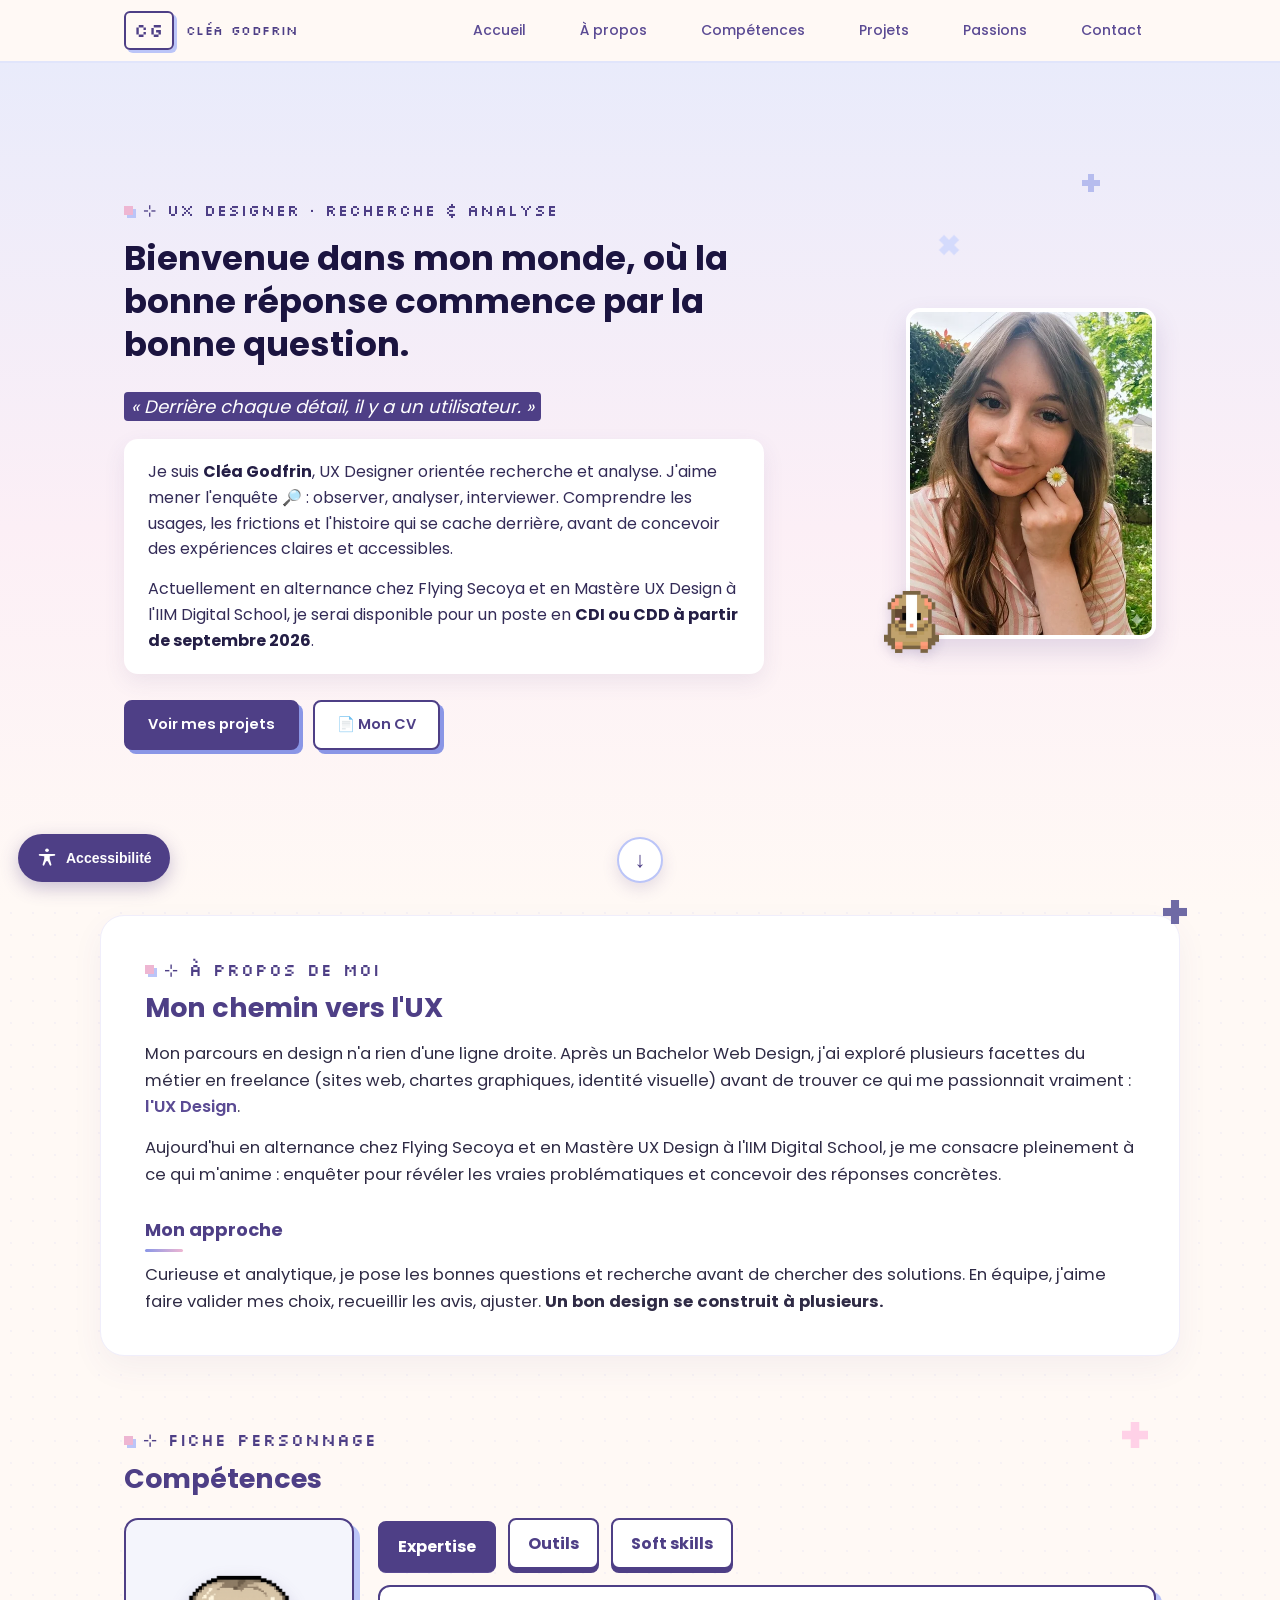
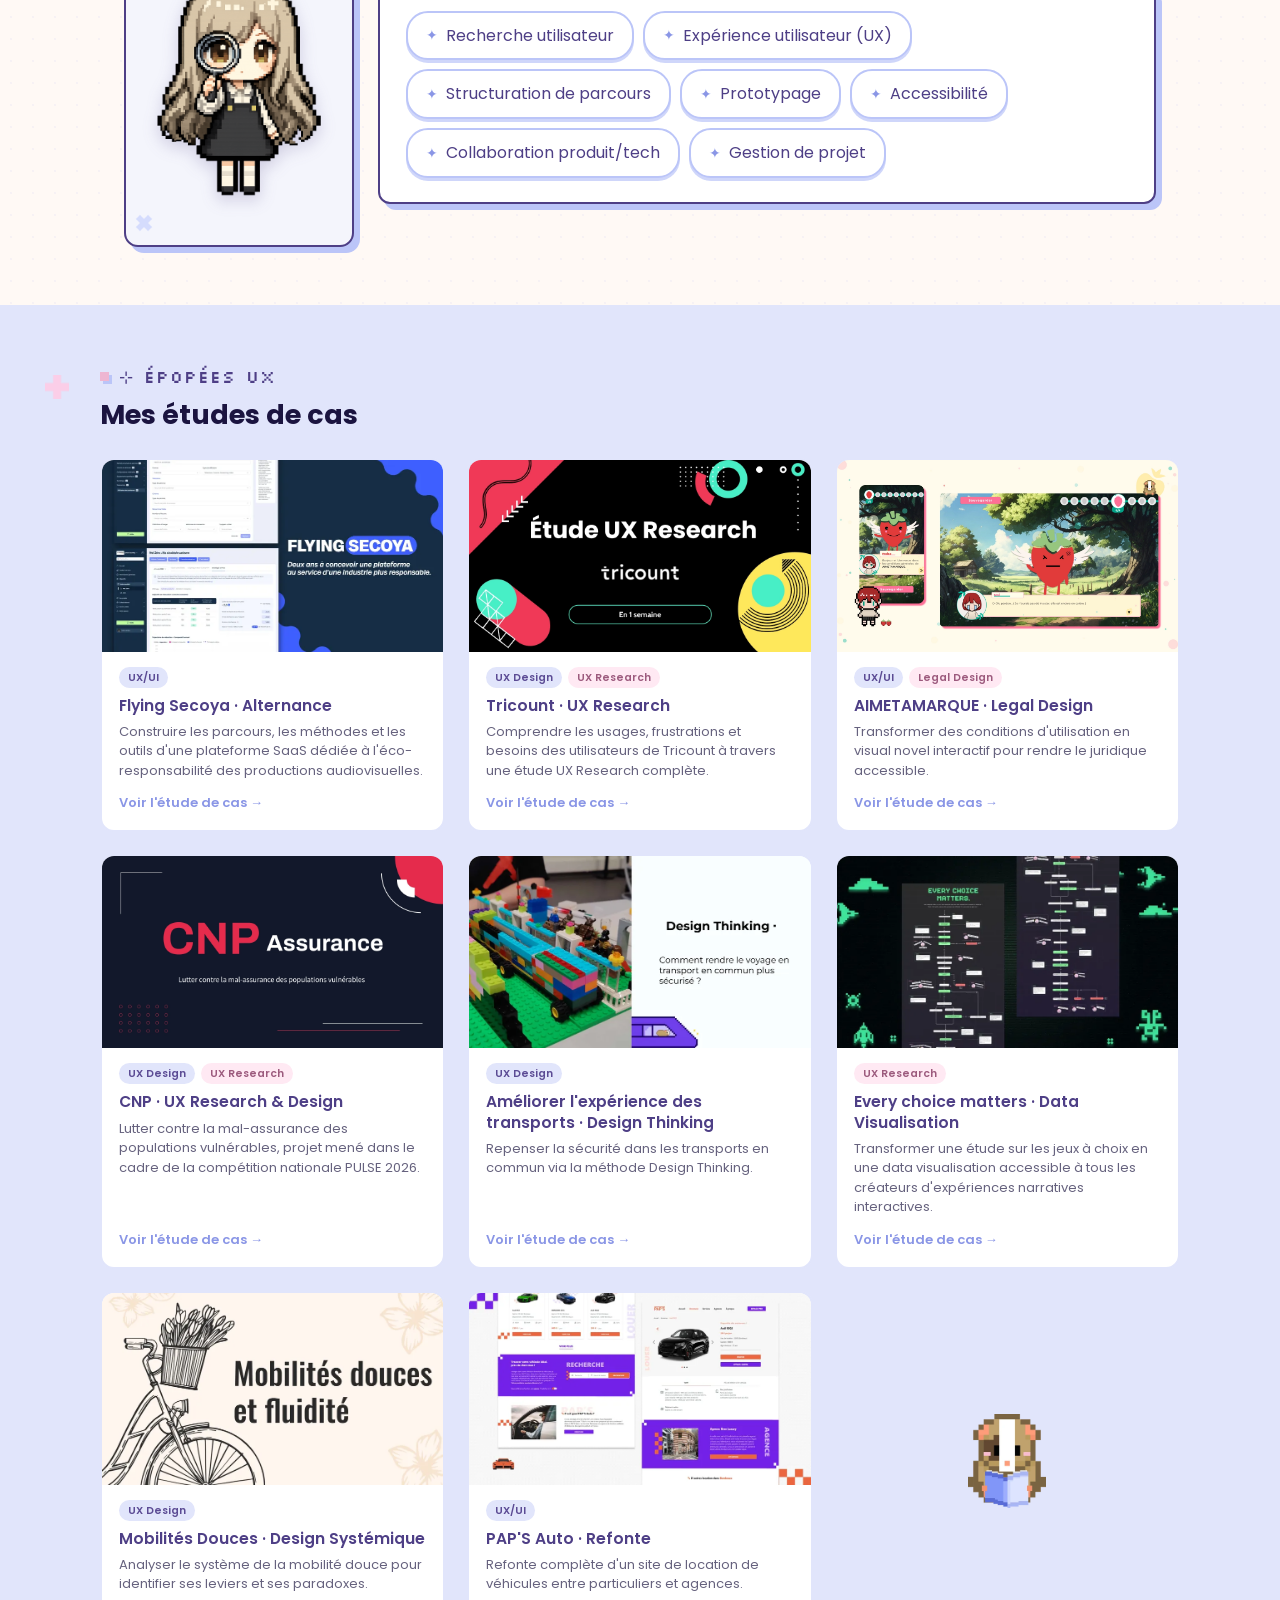
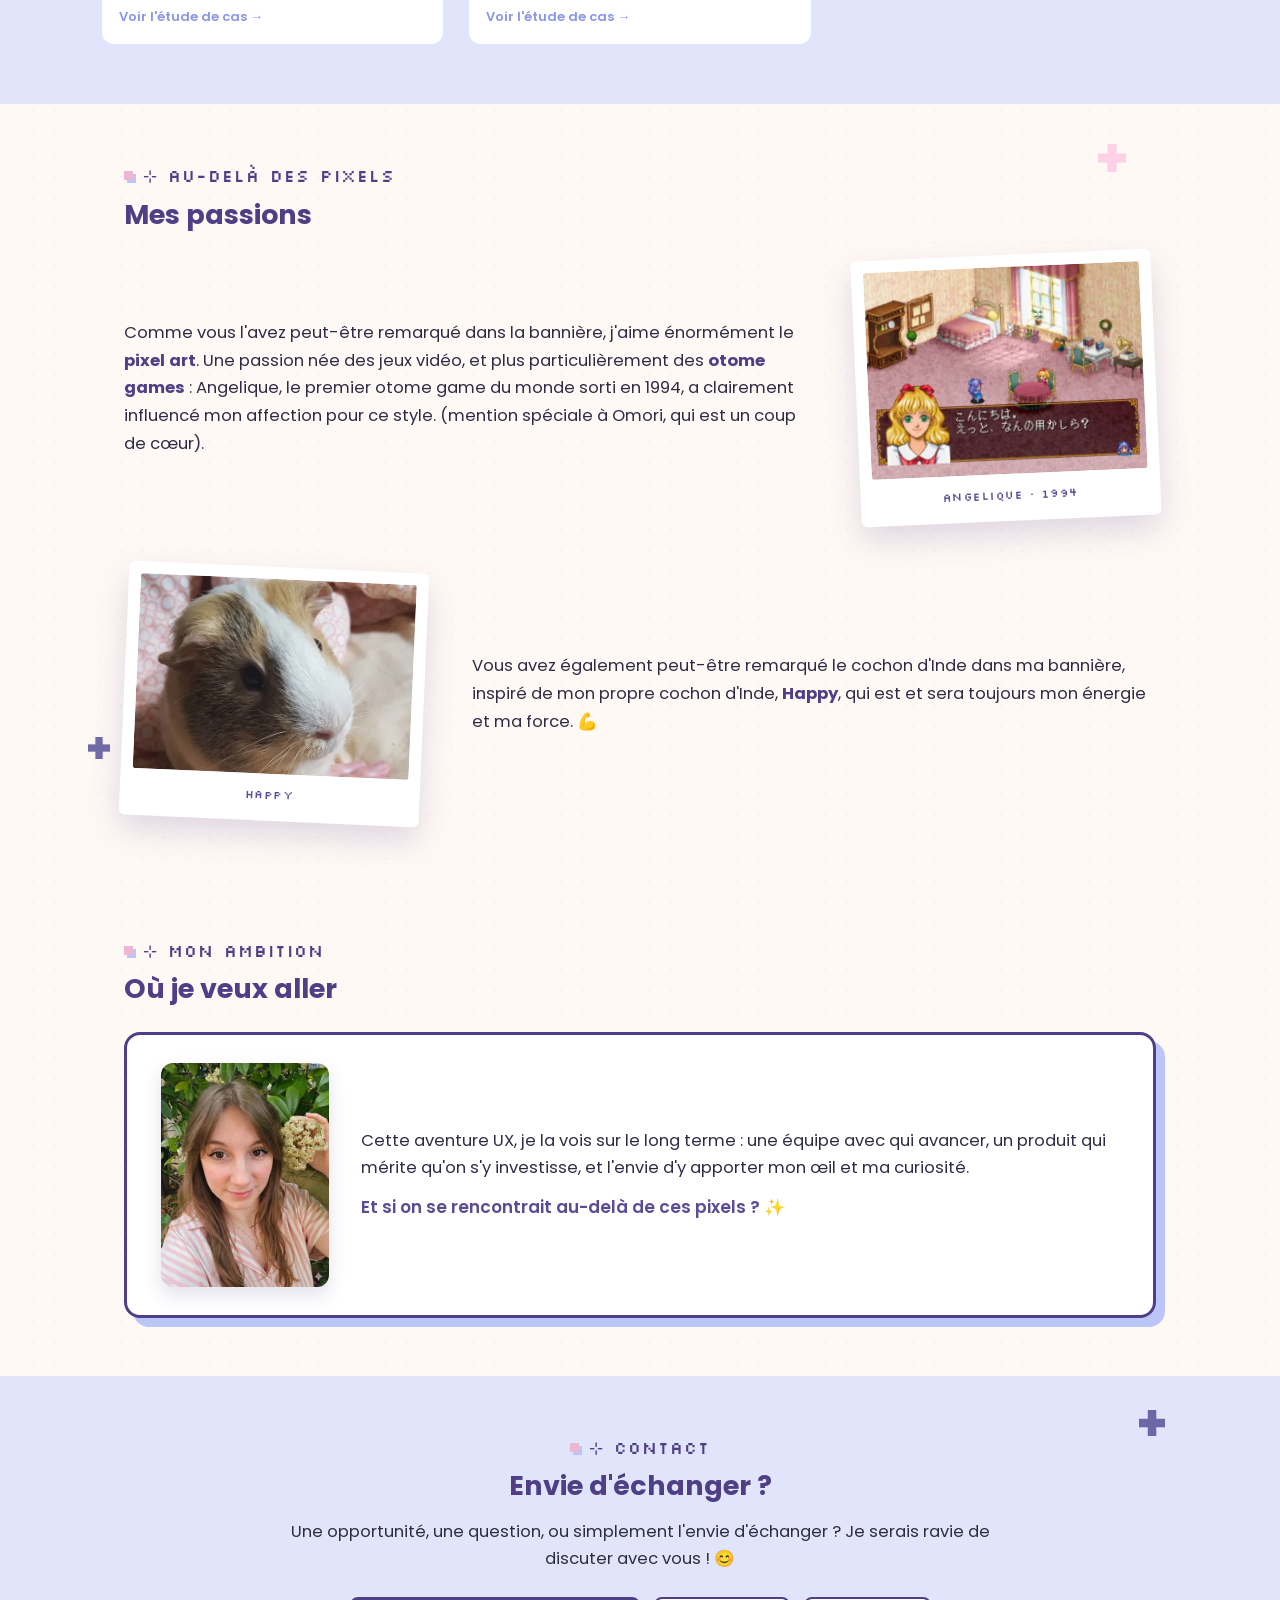
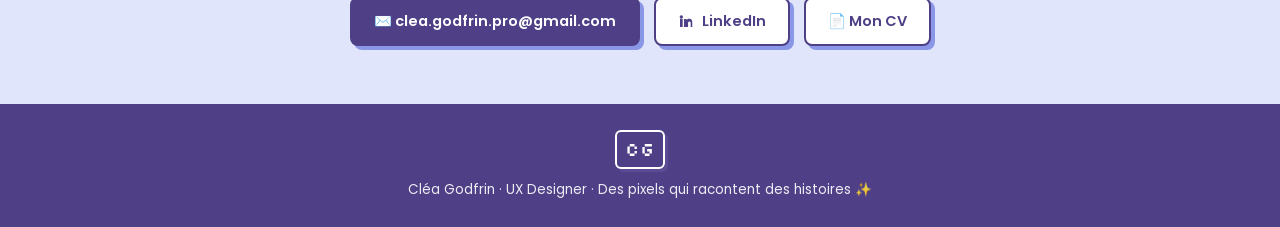
==== index.html @ 7101c8ca "Initial commit : portfolio (accueil + 4 études de cas) Co-Authored-By: Claude Opus 4.8 (1M context) " ====
<!DOCTYPE html>
<html lang="fr">
<head>
<meta charset="UTF-8">
<meta name="viewport" content="width=device-width, initial-scale=1.0">
<title>Cléa Godfrin · UX Designer orientée recherche</title>
<meta name="description" content="Portfolio de Cléa Godfrin, UX Designer orientée recherche et analyse. Études de cas, démarche et projets UX.">
  <link rel="stylesheet" href="css/fonts.css">
  <link rel="stylesheet" href="css/styles.css">
</head>
<body>
  <div class="a11y">
    <button class="a11y-toggle" aria-expanded="false" aria-controls="a11y-panel">
      <svg viewBox="0 0 24 24" width="22" height="22" aria-hidden="true" fill="currentColor"><circle cx="12" cy="3.5" r="2"/><path d="M20 7.5a1 1 0 0 1 0 2l-5 .6V13l1.8 6.1a1 1 0 0 1-1.9.6L13 15.5h-2l-1.9 4.2a1 1 0 0 1-1.9-.6L9 13v-2.9l-5-.6a1 1 0 0 1 0-2h16z"/></svg>
      <span>Accessibilité</span>
    </button>
    <div class="a11y-panel" id="a11y-panel" hidden>
      <p class="a11y-title">Accessibilité</p>
      <button type="button" data-a11y="big" aria-pressed="false">Texte plus grand</button>
      <button type="button" data-a11y="contrast" aria-pressed="false">Contraste élevé</button>
      <button type="button" data-a11y="reduce" aria-pressed="false">Réduire les animations</button>
      <button type="button" data-a11y="links" aria-pressed="false">Souligner les liens</button>
    </div>
  </div>

  <nav aria-label="Navigation principale">
    <div class="nav-in">
      <a href="#top" class="brand" aria-label="Cléa Godfrin, retour en haut">
        <span class="logo">CG</span>
        <span class="brand-name">Cléa Godfrin</span>
      </a>
      <button class="nav-toggle" aria-label="Ouvrir le menu" aria-expanded="false"
        onclick="var n=document.getElementById('nl');var o=n.classList.toggle('open');this.setAttribute('aria-expanded',o)">☰</button>
      <div class="nav-links" id="nl">
        <a href="#top">Accueil</a>
        <a href="#apropos">À propos</a>
        <a href="#competences">Compétences</a>
        <a href="#epopees">Projets</a>
        <a href="#passions">Passions</a>
        <a href="#contact">Contact</a>
      </div>
    </div>
  </nav>

  <header class="hero" id="top">
    <div class="hero-in">
      <span class="star" aria-hidden="true" style="top:30px;right:8%;"></span>
      <span class="star rose" aria-hidden="true" style="bottom:40px;left:44%;transform:scale(.7);"></span>
      <span class="star rose" aria-hidden="true" style="top:74%;left:6%;transform:scale(.55);"></span>
      <img class="deco-plus" src="assets/plus-violet-pale.png" alt="" aria-hidden="true" style="width:30px;top:12%;right:20%">
      <div class="hero-text">
        <div class="hero-body">
          <p class="hero-kicker"><span class="sq"></span><span aria-hidden="true">⊹</span> UX DESIGNER · RECHERCHE &amp; ANALYSE</p>
          <h1>Bienvenue dans mon monde, où la bonne réponse commence par la bonne question.</h1>
          <p class="quote"><mark>« Derrière chaque détail, il y a un utilisateur. »</mark></p>
          <div class="hero-desc">
            <p class="intro">Je suis <b>Cléa Godfrin</b>, UX Designer orientée recherche et analyse. J'aime mener l'enquête 🔎 : observer, analyser, interviewer. Comprendre les usages, les frictions et l'histoire qui se cache derrière, avant de concevoir des expériences claires et accessibles.</p>
            <p class="avail">Actuellement en alternance chez Flying Secoya et en Mastère UX Design à l'IIM Digital School, je serai disponible pour un poste en <b>CDI ou CDD à partir de septembre 2026</b>.</p>
          </div>
          <div class="cta-row">
            <a href="#epopees" class="btn primary">Voir mes projets</a>
            <a href="https://bit.ly/clea-godfrin" target="_blank" rel="noopener" class="btn ghost">📄 Mon CV</a>
          </div>
        </div>
        <div class="hero-pp-wrap">
          <img class="hero-pp" src="assets/img-01.webp" alt="Photo de profil de Cléa Godfrin, souriante, tenant une petite fleur de pâquerette.">
          <img class="happy-pp" src="assets/img-02.webp" alt="" aria-hidden="true">
        </div>
      </div>
    </div>
    <a href="#apropos" class="scroll-down" aria-label="Aller à la section suivante"><span aria-hidden="true">↓</span></a>
  </header>

  <main id="main">


    <section id="apropos" aria-labelledby="t-apropos">
      <img class="deco-plus" src="assets/plus-violet.png" alt="" aria-hidden="true" style="width:24px;top:-16px;right:-8px">
      <p class="kicker"><span class="sq"></span><span aria-hidden="true">⊹</span> À PROPOS DE MOI</p>
      <h2 id="t-apropos">Mon chemin vers l'UX</h2>
      <div class="about-text">
        <p class="lead">Mon parcours en design n'a rien d'une ligne droite. Après un Bachelor Web Design, j'ai exploré plusieurs facettes du métier en freelance (sites web, chartes graphiques, identité visuelle) avant de trouver ce qui me passionnait vraiment : <span class="hl">l'UX Design</span>.</p>
        <p class="lead">Aujourd'hui en alternance chez Flying Secoya et en Mastère UX Design à l'IIM Digital School, je me consacre pleinement à ce qui m'anime : enquêter pour révéler les vraies problématiques et concevoir des réponses concrètes.</p>
        <h3 class="approach-title">Mon approche</h3>
        <p class="lead">Curieuse et analytique, je pose les bonnes questions et recherche avant de chercher des solutions. En équipe, j'aime faire valider mes choix, recueillir les avis, ajuster. <b>Un bon design se construit à plusieurs.</b></p>
      </div>
    </section>

    <section id="competences" aria-labelledby="t-competences">
      <img class="deco-plus" src="assets/plus-rose.png" alt="" aria-hidden="true" style="width:26px;top:56px;right:32px">
      <img class="deco-plus" src="assets/plus-violet-pale.png" alt="" aria-hidden="true" style="width:24px;bottom:70px;left:3%">
      <p class="kicker"><span class="sq"></span><span aria-hidden="true">⊹</span> FICHE PERSONNAGE</p>
      <h2 id="t-competences">Compétences</h2>
      <div class="skill-game">
        <div class="skill-main">
        <div class="skill-menu" role="tablist" aria-label="Catégories de compétences">
          <button class="skill-tab active" id="tab-exp" role="tab" aria-selected="true" aria-controls="panel-exp" data-cat="exp">Expertise</button>
          <button class="skill-tab" id="tab-tools" role="tab" aria-selected="false" aria-controls="panel-tools" tabindex="-1" data-cat="tools">Outils</button>
          <button class="skill-tab" id="tab-soft" role="tab" aria-selected="false" aria-controls="panel-soft" tabindex="-1" data-cat="soft">Soft skills</button>
        </div>
        <div class="skill-screen">
          <div class="skill-panel active" id="panel-exp" role="tabpanel" aria-labelledby="tab-exp">
            <span class="gp-tag">Recherche utilisateur</span>
            <span class="gp-tag">Expérience utilisateur (UX)</span>
            <span class="gp-tag">Structuration de parcours</span>
            <span class="gp-tag">Prototypage</span>
            <span class="gp-tag">Accessibilité</span>
            <span class="gp-tag">Collaboration produit/tech</span>
            <span class="gp-tag">Gestion de projet</span>
          </div>
          <div class="skill-panel" id="panel-tools" role="tabpanel" aria-labelledby="tab-tools" hidden>
            <span class="gp-tag">Figma / FigJam</span>
            <span class="gp-tag">Miro</span>
            <span class="gp-tag">Notion</span>
            <span class="gp-tag">WordPress</span>
            <span class="gp-tag">Claude</span>
            <span class="gp-tag">Suite Office</span>
          </div>
          <div class="skill-panel" id="panel-soft" role="tabpanel" aria-labelledby="tab-soft" hidden>
            <span class="gp-tag">Autonomie</span>
            <span class="gp-tag">Esprit analytique</span>
            <span class="gp-tag">Organisation</span>
            <span class="gp-tag">Communication</span>
            <span class="gp-tag">Empathie</span>
            <span class="gp-tag">Prise de décision</span>
          </div>
        </div>
        </div>
        <div class="skill-chibi"><img id="skill-char" src="assets/expertise.png" alt="" aria-hidden="true"></div>
      </div>
    </section>

    <section id="epopees" aria-labelledby="t-epopees">
      <img class="deco-plus" src="assets/plus-rose.png" alt="" aria-hidden="true" style="width:24px;top:70px;left:3.5%">
      <div class="epopees-in">
        <p class="kicker"><span class="sq"></span><span aria-hidden="true">⊹</span> ÉPOPÉES UX</p>
        <h2 id="t-epopees">Mes études de cas</h2>
        <div class="grid">

          <a class="card" data-reveal href="flying-secoya.html">
            <div class="card-cover"><img src="assets/img-03.webp" alt="Couverture du projet Flying Secoya : captures de la plateforme SaaS sur fond bleu nuit."></div>
            <div class="card-body">
              <div class="tags"><span class="tag">UX/UI</span></div>
              <h3>Flying Secoya · Alternance</h3>
              <p>Construire les parcours, les méthodes et les outils d'une plateforme SaaS dédiée à l'éco-responsabilité des productions audiovisuelles.</p>
              <span class="more">Voir l'étude de cas →</span>
            </div>
          </a>

          <a class="card" data-reveal href="tricount.html">
            <div class="card-cover"><img src="assets/TRICOUNT IMAGE COUVERTURE.webp" alt="Couverture « Étude UX Research : Tricount » avec formes géométriques colorées."></div>
            <div class="card-body">
              <div class="tags"><span class="tag">UX Design</span><span class="tag rose">UX Research</span></div>
              <h3>Tricount · UX Research</h3>
              <p>Comprendre les usages, frustrations et besoins des utilisateurs de Tricount à travers une étude UX Research complète.</p>
              <span class="more">Voir l'étude de cas →</span>
            </div>
          </a>

          <a class="card" data-reveal href="aimetamarque.html">
            <div class="card-cover"><img src="assets/AIMETAMARQUE.webp" alt="Couverture AIMETAMARQUE : visual novel avec un personnage fraise ailé dans un décor de forêt."></div>
            <div class="card-body">
              <div class="tags"><span class="tag">UX/UI</span><span class="tag rose">Legal Design</span></div>
              <h3>AIMETAMARQUE · Legal Design</h3>
              <p>Transformer des conditions d'utilisation en visual novel interactif pour rendre le juridique accessible.</p>
              <span class="more">Voir l'étude de cas →</span>
            </div>
          </a>

          <a class="card" data-reveal href="cnp.html">
            <div class="card-cover"><img src="assets/CNP.webp" alt="Couverture « CNP Assurance » sur fond bleu nuit : lutter contre la mal-assurance des populations vulnérables."></div>
            <div class="card-body">
              <div class="tags"><span class="tag">UX Design</span><span class="tag rose">UX Research</span></div>
              <h3>CNP · UX Research &amp; Design</h3>
              <p>Lutter contre la mal-assurance des populations vulnérables, projet mené dans le cadre de la compétition nationale PULSE 2026.</p>
              <span class="more">Voir l'étude de cas →</span>
            </div>
          </a>

          <a class="card" data-reveal href="https://bit.ly/clea-godfrin" target="_blank" rel="noopener">
            <div class="card-cover"><img src="assets/img-07.webp" alt="Couverture Design Thinking : maquette Lego d'un tramway, « Comment rendre le voyage en transport en commun plus sécurisé ? »."></div>
            <div class="card-body">
              <div class="tags"><span class="tag">UX Design</span></div>
              <h3>Améliorer l'expérience des transports · Design Thinking</h3>
              <p>Repenser la sécurité dans les transports en commun via la méthode Design Thinking.</p>
              <span class="more">Voir l'étude de cas →</span>
            </div>
          </a>

          <a class="card" data-reveal href="https://bit.ly/clea-godfrin" target="_blank" rel="noopener">
            <div class="card-cover"><img src="assets/img-08.webp" alt="Couverture « Every choice matters » : arbres de décision sur fond noir façon jeu rétro."></div>
            <div class="card-body">
              <div class="tags"><span class="tag rose">UX Research</span></div>
              <h3>Every choice matters · Data Visualisation</h3>
              <p>Transformer une étude sur les jeux à choix en une data visualisation accessible à tous les créateurs d'expériences narratives interactives.</p>
              <span class="more">Voir l'étude de cas →</span>
            </div>
          </a>

          <a class="card" data-reveal href="https://bit.ly/clea-godfrin" target="_blank" rel="noopener">
            <div class="card-cover"><img src="assets/img-09.webp" alt="Couverture « Mobilités douces et fluidité » : illustration d'un vélo avec un panier de tulipes."></div>
            <div class="card-body">
              <div class="tags"><span class="tag">UX Design</span></div>
              <h3>Mobilités Douces · Design Systémique</h3>
              <p>Analyser le système de la mobilité douce pour identifier ses leviers et ses paradoxes.</p>
              <span class="more">Voir l'étude de cas →</span>
            </div>
          </a>

          <a class="card" data-reveal href="https://bit.ly/clea-godfrin" target="_blank" rel="noopener">
            <div class="card-cover"><img src="assets/img-10.webp" alt="Couverture PAP'S Auto : maquettes du site de location de véhicules sur fond violet."></div>
            <div class="card-body">
              <div class="tags"><span class="tag">UX/UI</span></div>
              <h3>PAP'S Auto · Refonte</h3>
              <p>Refonte complète d'un site de location de véhicules entre particuliers et agences.</p>
              <span class="more">Voir l'étude de cas →</span>
            </div>
          </a>

          <div class="happy-cell"><img class="happy-read" src="assets/img-11.webp" alt="" aria-hidden="true"></div>

        </div>
      </div>
    </section>

    <section id="passions" aria-labelledby="t-passions">
      <img class="deco-plus" src="assets/plus-rose.png" alt="" aria-hidden="true" style="width:28px;top:40px;right:5%">
      <img class="deco-plus" src="assets/plus-violet.png" alt="" aria-hidden="true" style="width:22px;bottom:120px;left:-12px">
      <p class="kicker"><span class="sq"></span><span aria-hidden="true">⊹</span> AU-DELÀ DES PIXELS</p>
      <h2 id="t-passions">Mes passions</h2>
      <div class="passion-list">
        <div class="passion-item" data-reveal>
          <figure class="polaroid">
            <img src="assets/img-12.webp" alt="Capture du jeu Angelique : une chambre en pixel art rétro avec un personnage blond et une boîte de dialogue en japonais.">
            <figcaption>Angelique · 1994</figcaption>
          </figure>
          <div class="passion-text">
            <p>Comme vous l'avez peut-être remarqué dans la bannière, j'aime énormément le <b>pixel art</b>. Une passion née des jeux vidéo, et plus particulièrement des <b>otome games</b> : Angelique, le premier otome game du monde sorti en 1994, a clairement influencé mon affection pour ce style. (mention spéciale à Omori, qui est un coup de cœur).</p>
          </div>
        </div>
        <div class="passion-item" data-reveal>
          <figure class="polaroid">
            <img src="assets/img-13.webp" alt="Photo de Happy, le cochon d'Inde de Cléa, au pelage roux et blanc.">
            <figcaption>Happy</figcaption>
          </figure>
          <div class="passion-text">
            <p>Vous avez également peut-être remarqué le cochon d'Inde dans ma bannière, inspiré de mon propre cochon d'Inde, <b>Happy</b>, qui est et sera toujours mon énergie et ma force. 💪</p>
          </div>
        </div>
      </div>
    </section>

    <section id="ambition" aria-labelledby="t-ambition">
      <p class="kicker"><span class="sq"></span><span aria-hidden="true">⊹</span> MON AMBITION</p>
      <h2 id="t-ambition">Où je veux aller</h2>
      <div class="ambition-card" data-reveal>
        <img src="assets/img-14.webp" alt="Portrait de Cléa Godfrin en extérieur, devant un feuillage vert, tenant des fleurs blanches.">
        <div>
          <p class="lead">Cette aventure UX, je la vois sur le long terme : une équipe avec qui avancer, un produit qui mérite qu'on s'y investisse, et l'envie d'y apporter mon œil et ma curiosité.</p>
          <p class="final">Et si on se rencontrait au-delà de ces pixels ? ✨</p>
        </div>
      </div>
    </section>

    <section id="contact" aria-labelledby="t-contact">
      <img class="deco-plus" src="assets/plus-violet.png" alt="" aria-hidden="true" style="width:26px;top:34px;right:9%">
      <div class="contact-in">
        <p class="kicker" style="justify-content:center;"><span class="sq"></span><span aria-hidden="true">⊹</span> CONTACT</p>
        <h2 id="t-contact">Envie d'échanger&nbsp;?</h2>
        <p class="lead">Une opportunité, une question, ou simplement l'envie d'échanger ? Je serais ravie de discuter avec vous ! 😊</p>
        <div class="contact-btns">
          <a href="mailto:clea.godfrin.pro@gmail.com" class="btn primary">✉️ clea.godfrin.pro@gmail.com</a>
          <a href="https://www.linkedin.com/in/cléa-godfrin/" target="_blank" rel="noopener" class="btn ghost" aria-label="Profil LinkedIn de Cléa Godfrin"><svg viewBox="0 0 24 24" width="16" height="16" fill="currentColor" aria-hidden="true"><path d="M4.98 3.5a2.5 2.5 0 1 1 0 5 2.5 2.5 0 0 1 0-5zM3 9h4v12H3zM9 9h3.8v1.7h.05c.53-1 1.83-2.05 3.77-2.05 4.03 0 4.78 2.65 4.78 6.1V21H19v-5.4c0-1.29-.02-2.95-1.8-2.95-1.8 0-2.08 1.4-2.08 2.85V21H9z"/></svg> LinkedIn</a>
          <a href="https://bit.ly/clea-godfrin" target="_blank" rel="noopener" class="btn ghost">📄 Mon CV</a>
        </div>
      </div>
    </section>

  </main>

  <footer>
    <a href="#top" class="logo" aria-label="Retour en haut">CG</a>
    <p class="fx">Cléa Godfrin · UX Designer · Des pixels qui racontent des histoires ✨</p>
  </footer>
<script>
(function(){
  var els=document.querySelectorAll('[data-reveal]');
  var reduce=window.matchMedia('(prefers-reduced-motion: reduce)').matches;
  if(reduce||!('IntersectionObserver'in window)){els.forEach(function(e){e.classList.add('in');});return;}
  var io=new IntersectionObserver(function(entries){
    entries.forEach(function(en,i){
      if(en.isIntersecting){
        var el=en.target;
        setTimeout(function(){el.classList.add('in');}, (el.dataset.delay?+el.dataset.delay:0));
        io.unobserve(el);
      }
    });
  },{threshold:.12,rootMargin:'0px 0px -8% 0px'});
  els.forEach(function(e,i){ e.dataset.delay=(i%3)*90; io.observe(e); });
})();
</script>
  <script>
  (function(){
    var root=document.documentElement, opts=['big','contrast','reduce','links'];
    try{opts.forEach(function(o){if(localStorage.getItem('a11y-'+o)==='1')root.classList.add('a11y-'+o);});}catch(e){}
    var toggle=document.querySelector('.a11y-toggle'), panel=document.getElementById('a11y-panel'), lbl=toggle.querySelector('span');
    function setOpen(open){
      if(open)panel.removeAttribute('hidden'); else panel.setAttribute('hidden','');
      toggle.setAttribute('aria-expanded',open?'true':'false');
      lbl.textContent = open ? 'Fermer' : 'Accessibilité';
    }
    toggle.addEventListener('click',function(){ setOpen(panel.hasAttribute('hidden')); });
    document.querySelectorAll('.a11y-panel button[data-a11y]').forEach(function(btn){
      var o=btn.getAttribute('data-a11y');
      if(root.classList.contains('a11y-'+o))btn.setAttribute('aria-pressed','true');
      btn.addEventListener('click',function(){
        var on=root.classList.toggle('a11y-'+o);
        btn.setAttribute('aria-pressed',on?'true':'false');
        try{localStorage.setItem('a11y-'+o,on?'1':'0');}catch(e){}
      });
    });
    document.addEventListener('keydown',function(e){if(e.key==='Escape'&&!panel.hasAttribute('hidden')){setOpen(false);toggle.focus();}});
  })();
  </script>
  <script>
  (function(){
    var tabs=[].slice.call(document.querySelectorAll('.skill-tab'));
    var panels=[].slice.call(document.querySelectorAll('.skill-panel'));
    if(!tabs.length) return;
    var chibi=document.getElementById('skill-char');
    var chars={exp:'assets/expertise.png',tools:'assets/outils.png',soft:'assets/soft.png'};
    function activate(tab){
      tabs.forEach(function(t){var on=t===tab;t.classList.toggle('active',on);t.setAttribute('aria-selected',on?'true':'false');t.tabIndex=on?0:-1;});
      panels.forEach(function(pl){var on=pl.id===tab.getAttribute('aria-controls');pl.classList.toggle('active',on);if(on)pl.removeAttribute('hidden');else pl.setAttribute('hidden','');});
      if(chibi){var c=tab.getAttribute('data-cat');if(chars[c])chibi.src=chars[c];}
    }
    tabs.forEach(function(tab){
      tab.addEventListener('click',function(){activate(tab);});
      tab.addEventListener('keydown',function(e){
        var i=tabs.indexOf(tab), n=null;
        if(e.key==='ArrowRight'||e.key==='ArrowDown') n=tabs[(i+1)%tabs.length];
        else if(e.key==='ArrowLeft'||e.key==='ArrowUp') n=tabs[(i-1+tabs.length)%tabs.length];
        if(n){e.preventDefault();activate(n);n.focus();}
      });
    });
  })();
  </script>
</body>
</html>
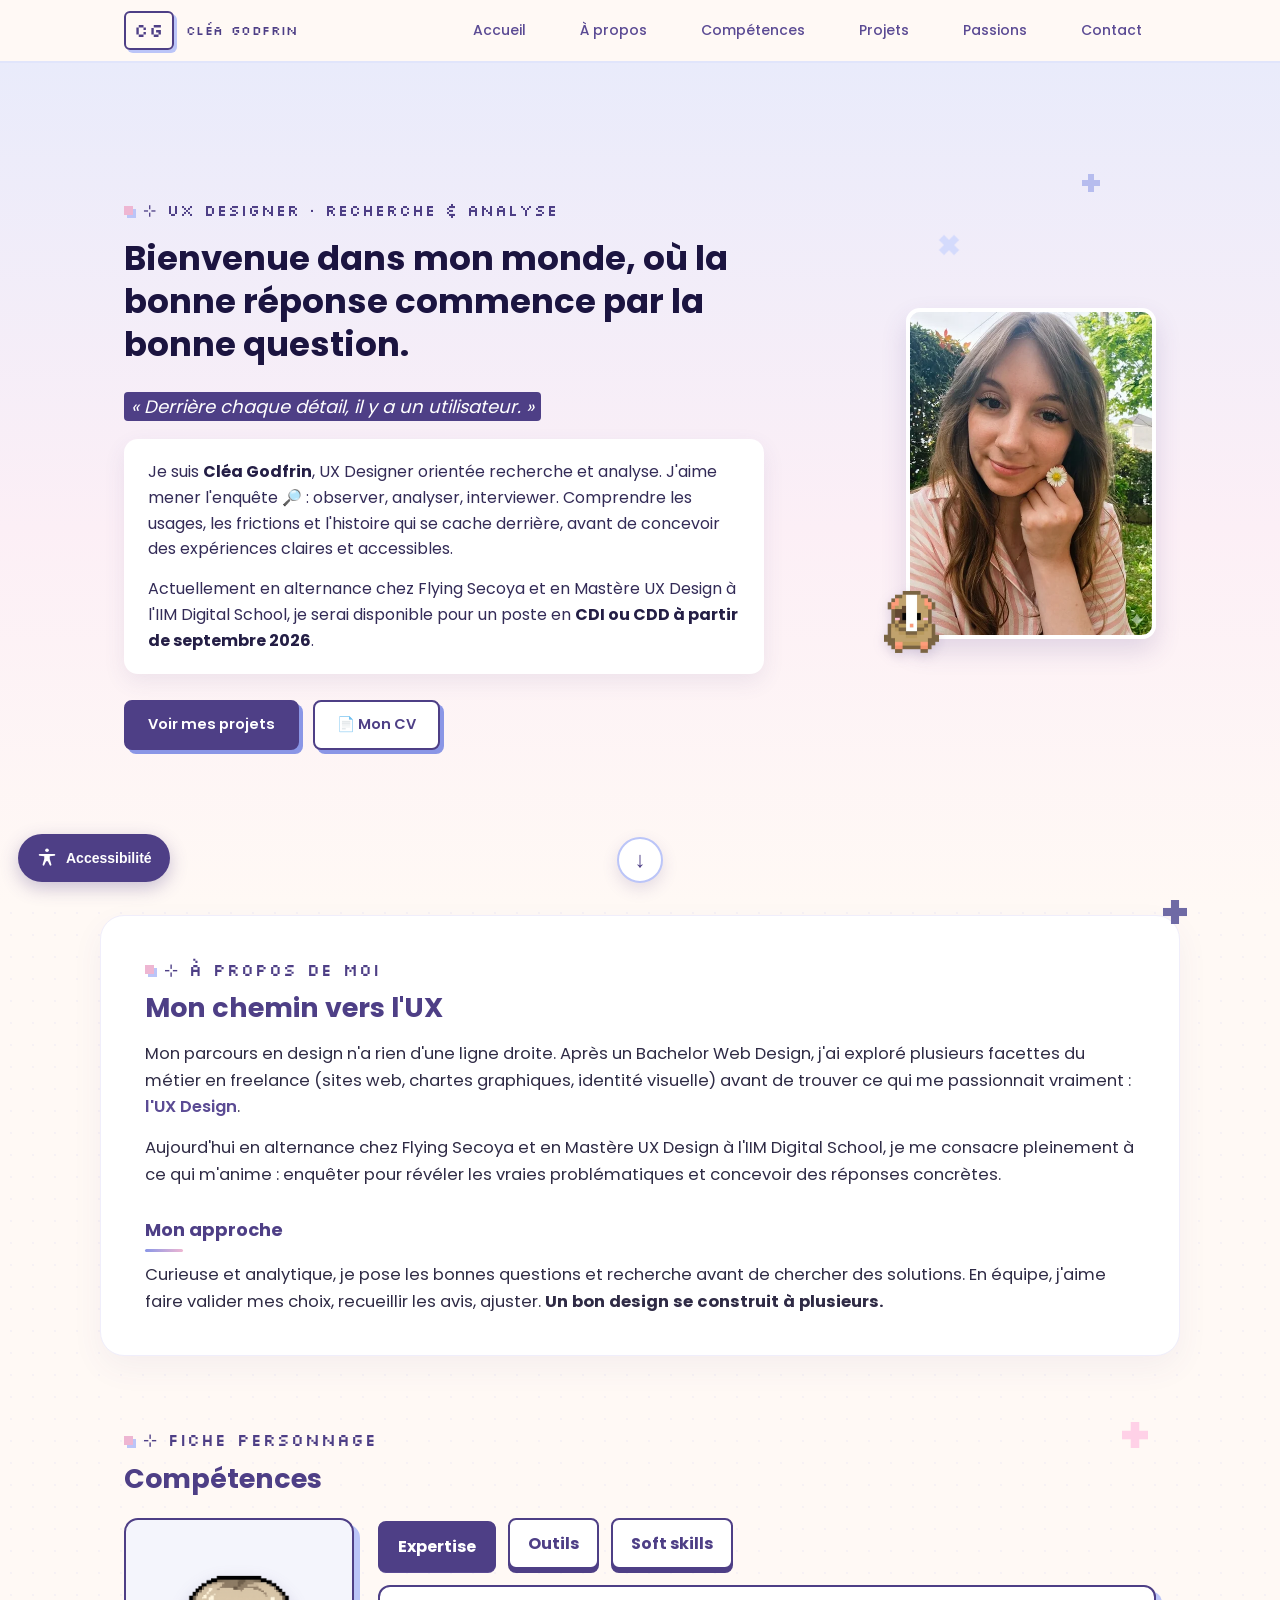
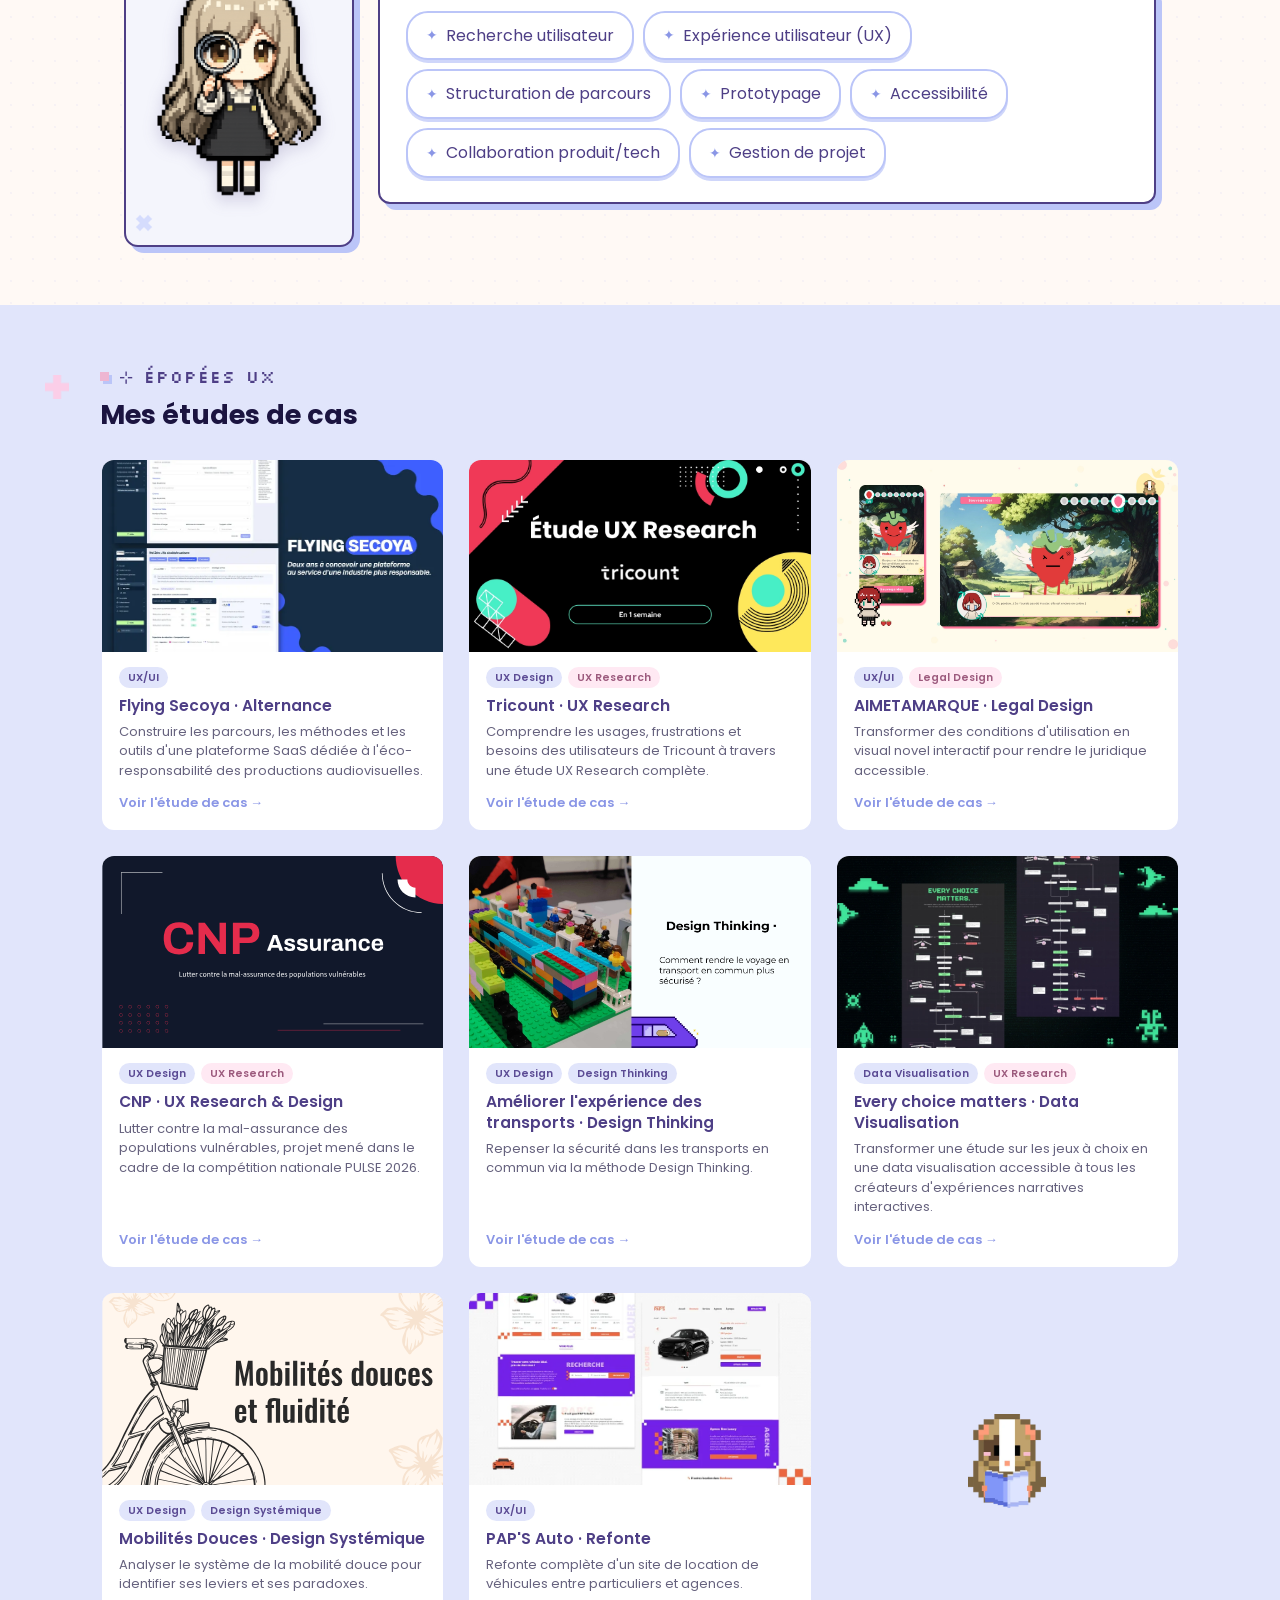
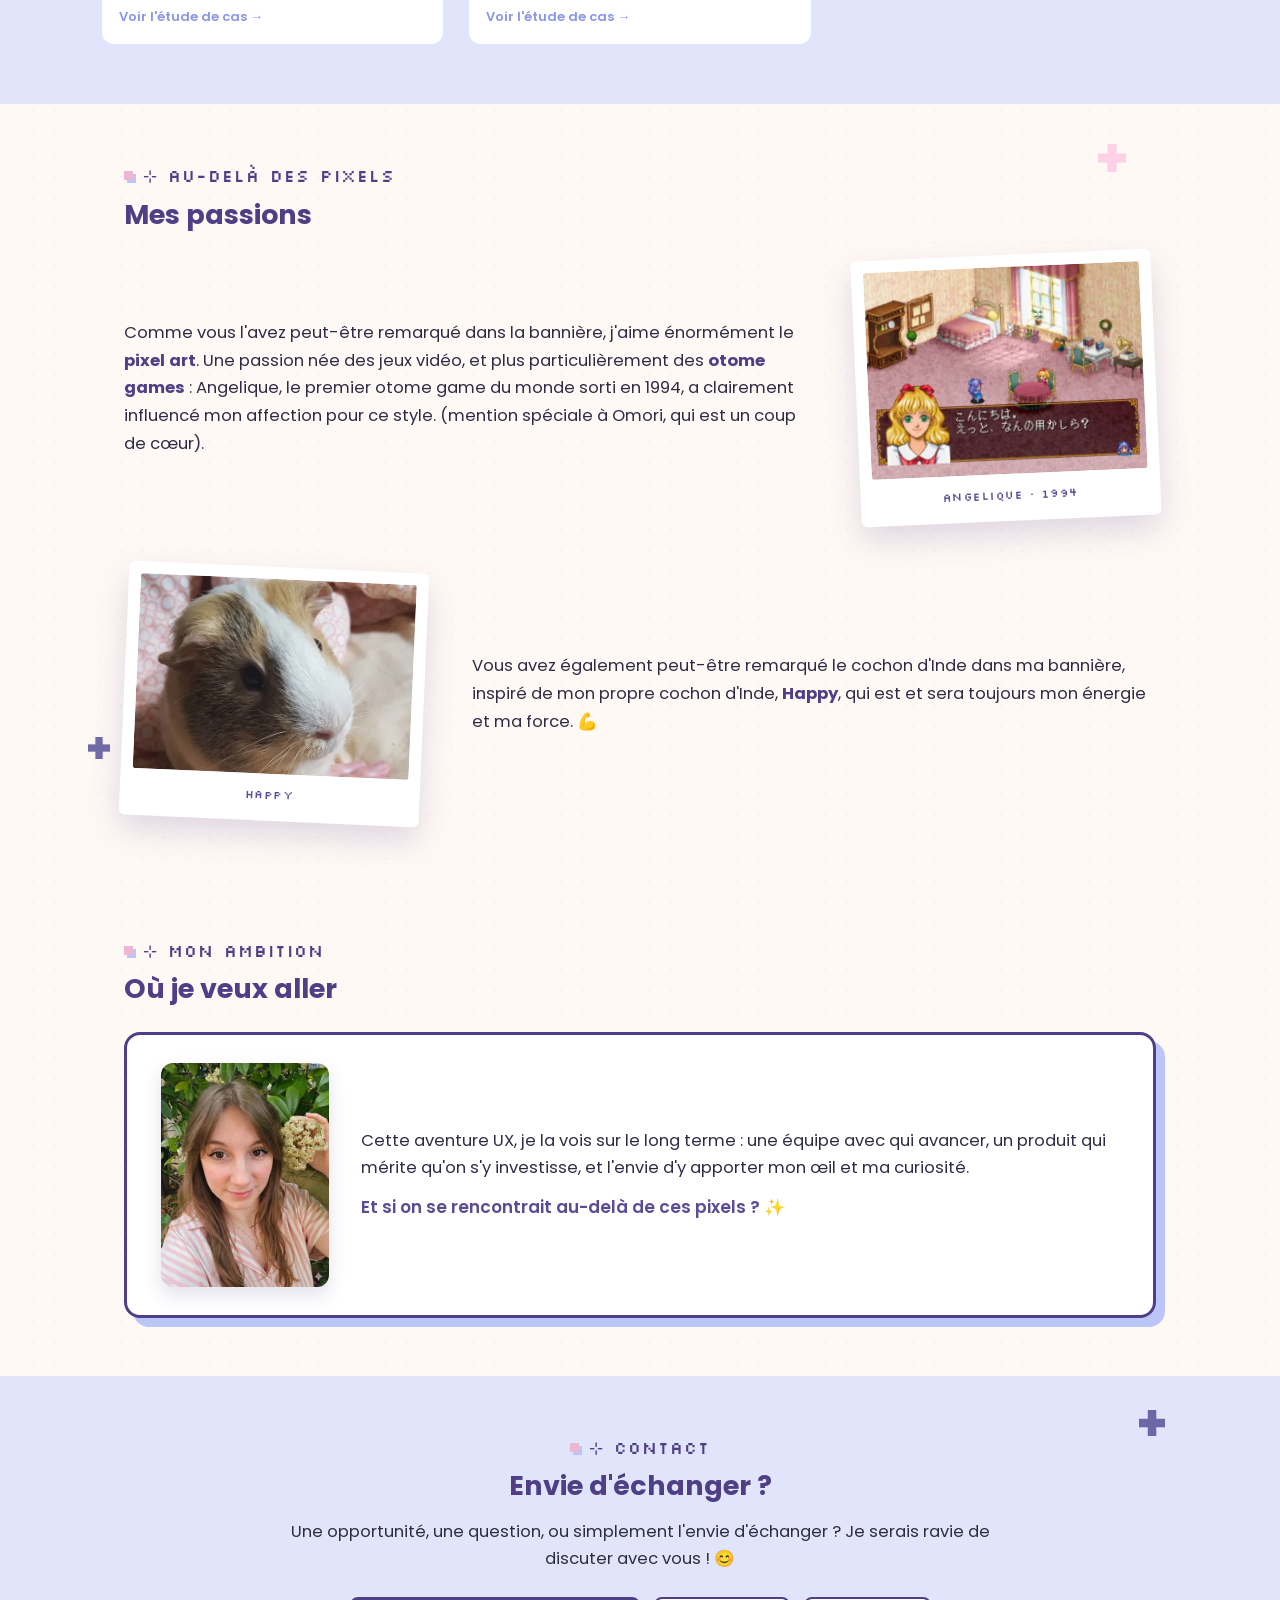
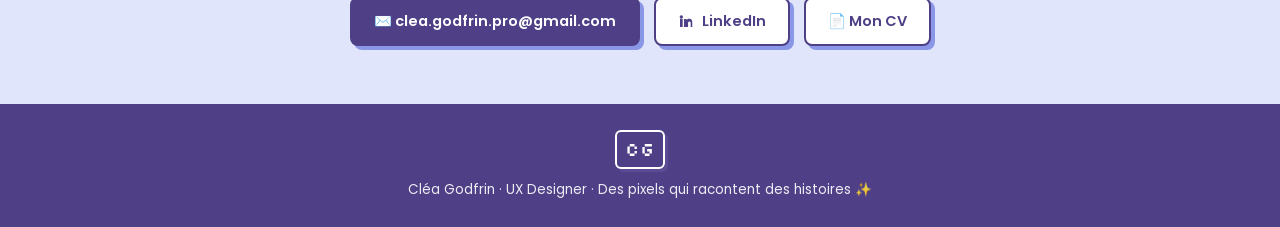
==== commit 8c589222: "Ajoute les études de cas Design Thinking, Every choice matters et Mobilités douces Les trois cartes " ====
--- a/index.html
+++ b/index.html
@@ -168,7 +168,7 @@
           </a>
 
           <a class="card" data-reveal href="cnp.html">
-            <div class="card-cover"><img src="assets/CNP.webp" alt="Couverture « CNP Assurance » sur fond bleu nuit : lutter contre la mal-assurance des populations vulnérables."></div>
+            <div class="card-cover"><img src="assets/CNP.svg" alt="Couverture « CNP Assurance » sur fond bleu nuit : lutter contre la mal-assurance des populations vulnérables."></div>
             <div class="card-body">
               <div class="tags"><span class="tag">UX Design</span><span class="tag rose">UX Research</span></div>
               <h3>CNP · UX Research &amp; Design</h3>
@@ -177,30 +177,30 @@
             </div>
           </a>
 
-          <a class="card" data-reveal href="https://bit.ly/clea-godfrin" target="_blank" rel="noopener">
-            <div class="card-cover"><img src="assets/img-07.webp" alt="Couverture Design Thinking : maquette Lego d'un tramway, « Comment rendre le voyage en transport en commun plus sécurisé ? »."></div>
-            <div class="card-body">
-              <div class="tags"><span class="tag">UX Design</span></div>
+          <a class="card" data-reveal href="design-thinking.html">
+            <div class="card-cover"><img src="assets/Design thinking.webp" alt="Couverture Design Thinking : maquette Lego d'un tramway, « Comment rendre le voyage en transport en commun plus sécurisé ? »."></div>
+            <div class="card-body">
+              <div class="tags"><span class="tag">UX Design</span><span class="tag violet">Design Thinking</span></div>
               <h3>Améliorer l'expérience des transports · Design Thinking</h3>
               <p>Repenser la sécurité dans les transports en commun via la méthode Design Thinking.</p>
               <span class="more">Voir l'étude de cas →</span>
             </div>
           </a>
 
-          <a class="card" data-reveal href="https://bit.ly/clea-godfrin" target="_blank" rel="noopener">
-            <div class="card-cover"><img src="assets/img-08.webp" alt="Couverture « Every choice matters » : arbres de décision sur fond noir façon jeu rétro."></div>
-            <div class="card-body">
-              <div class="tags"><span class="tag rose">UX Research</span></div>
+          <a class="card" data-reveal href="every-choice-matters.html">
+            <div class="card-cover"><img src="assets/Data.webp" alt="Couverture « Every choice matters » : arbres de décision sur fond noir façon jeu rétro."></div>
+            <div class="card-body">
+              <div class="tags"><span class="tag">Data Visualisation</span><span class="tag rose">UX Research</span></div>
               <h3>Every choice matters · Data Visualisation</h3>
               <p>Transformer une étude sur les jeux à choix en une data visualisation accessible à tous les créateurs d'expériences narratives interactives.</p>
               <span class="more">Voir l'étude de cas →</span>
             </div>
           </a>
 
-          <a class="card" data-reveal href="https://bit.ly/clea-godfrin" target="_blank" rel="noopener">
-            <div class="card-cover"><img src="assets/img-09.webp" alt="Couverture « Mobilités douces et fluidité » : illustration d'un vélo avec un panier de tulipes."></div>
-            <div class="card-body">
-              <div class="tags"><span class="tag">UX Design</span></div>
+          <a class="card" data-reveal href="mobilites-douces.html">
+            <div class="card-cover"><img src="assets/mobilite.svg" alt="Couverture « Mobilités douces et fluidité » : illustration d'un vélo avec un panier de tulipes."></div>
+            <div class="card-body">
+              <div class="tags"><span class="tag">UX Design</span><span class="tag violet">Design Systémique</span></div>
               <h3>Mobilités Douces · Design Systémique</h3>
               <p>Analyser le système de la mobilité douce pour identifier ses leviers et ses paradoxes.</p>
               <span class="more">Voir l'étude de cas →</span>
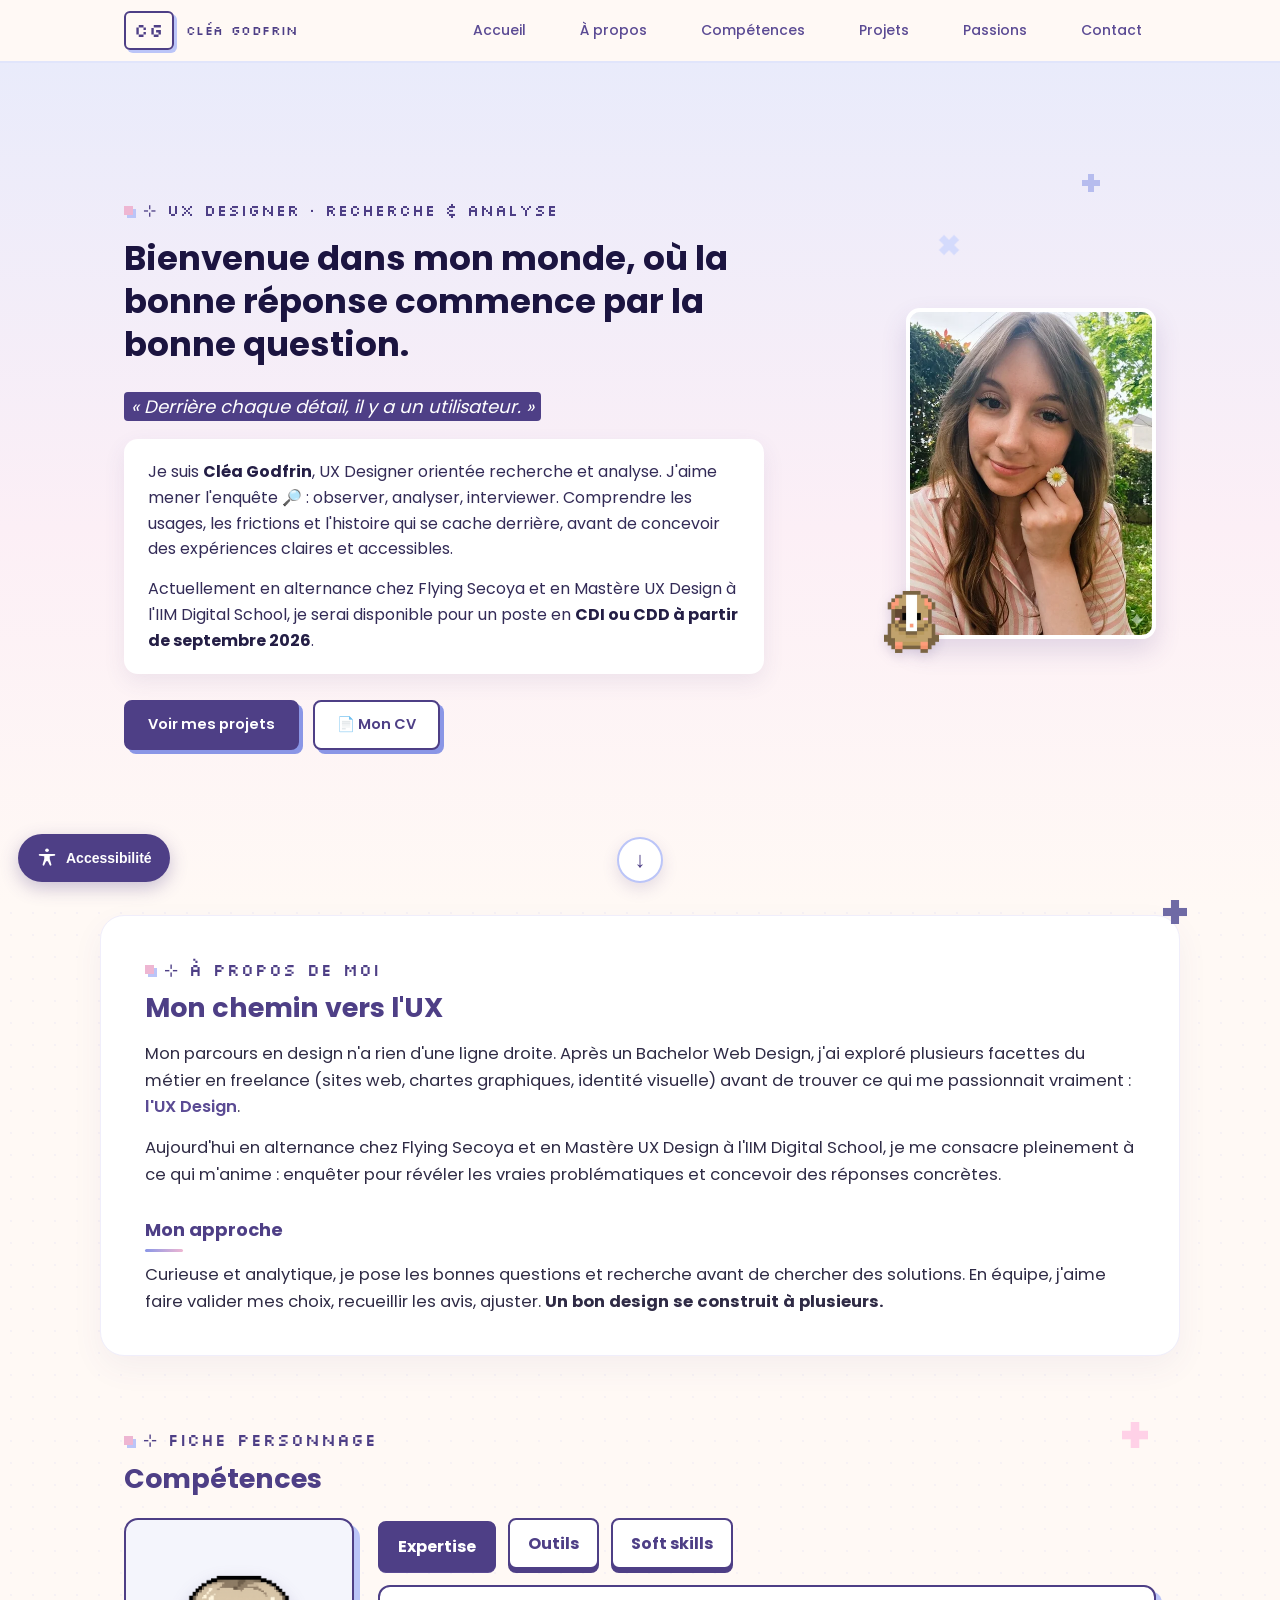
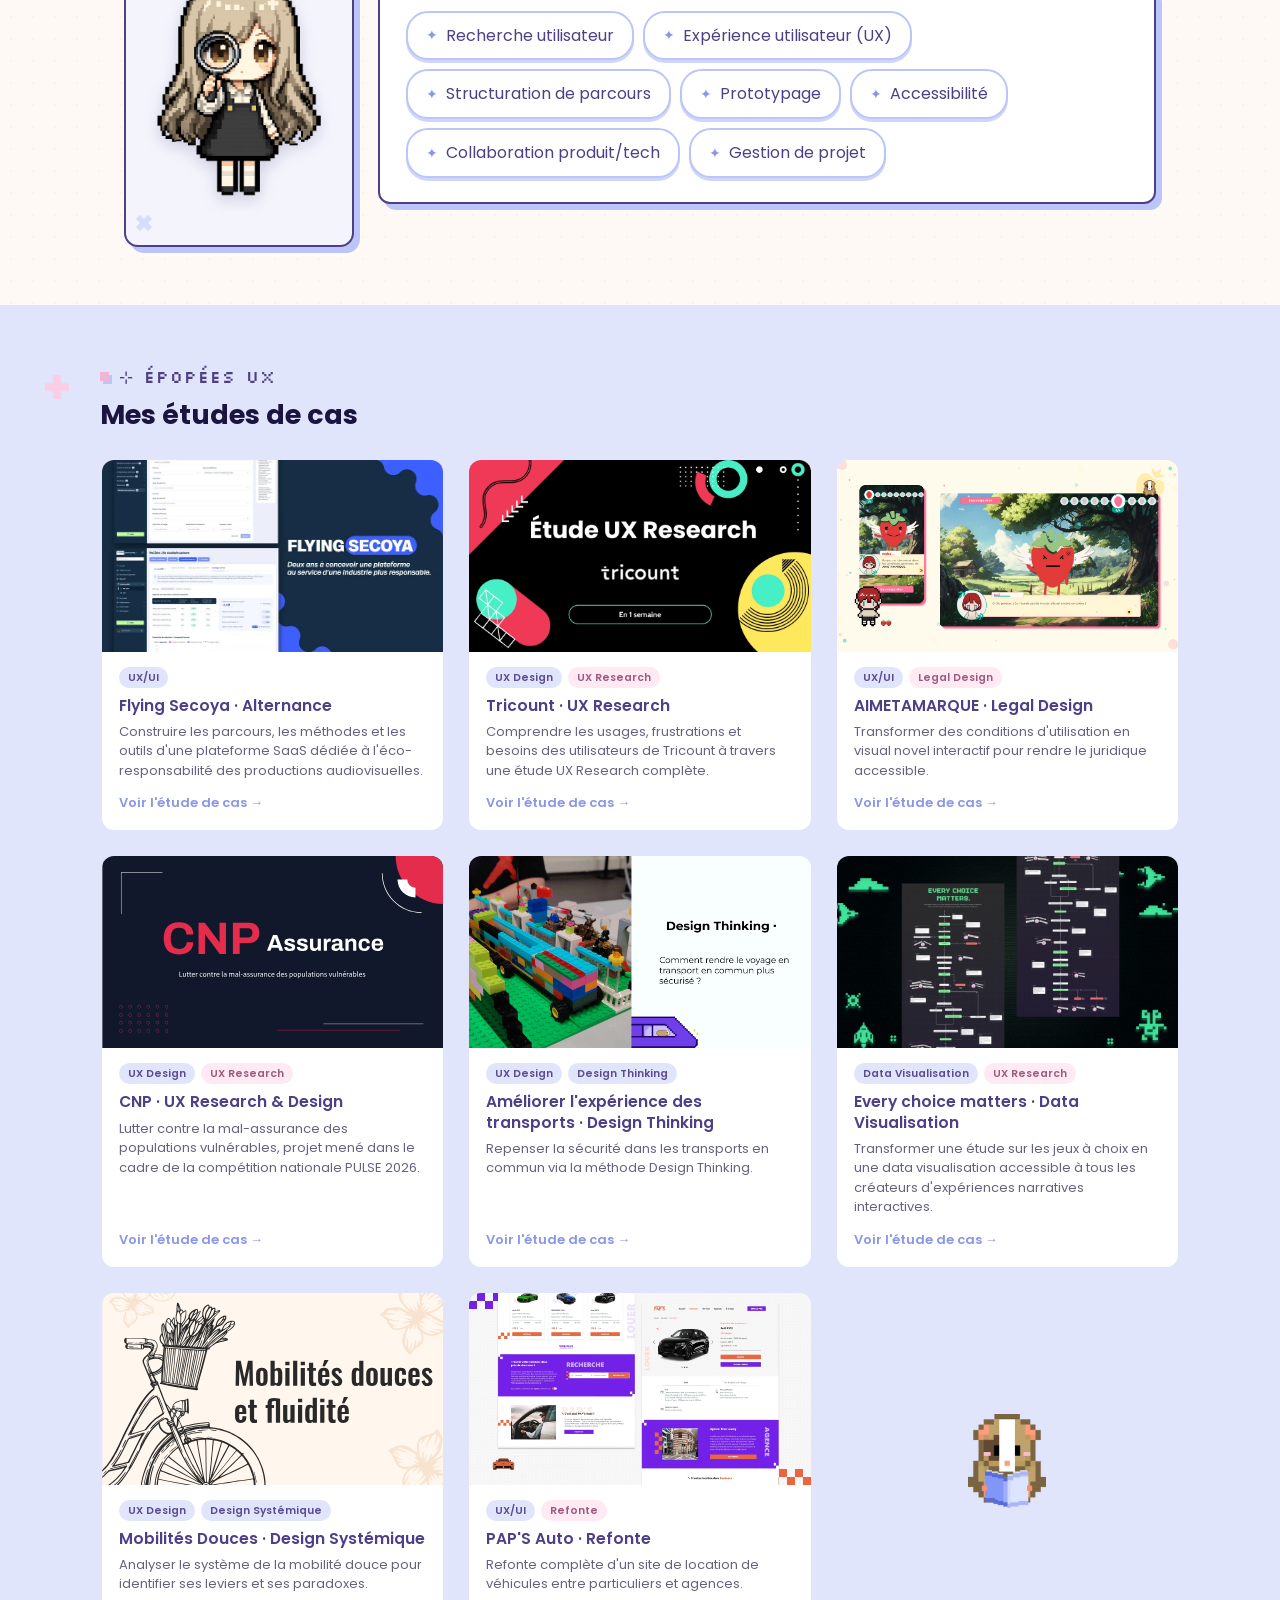
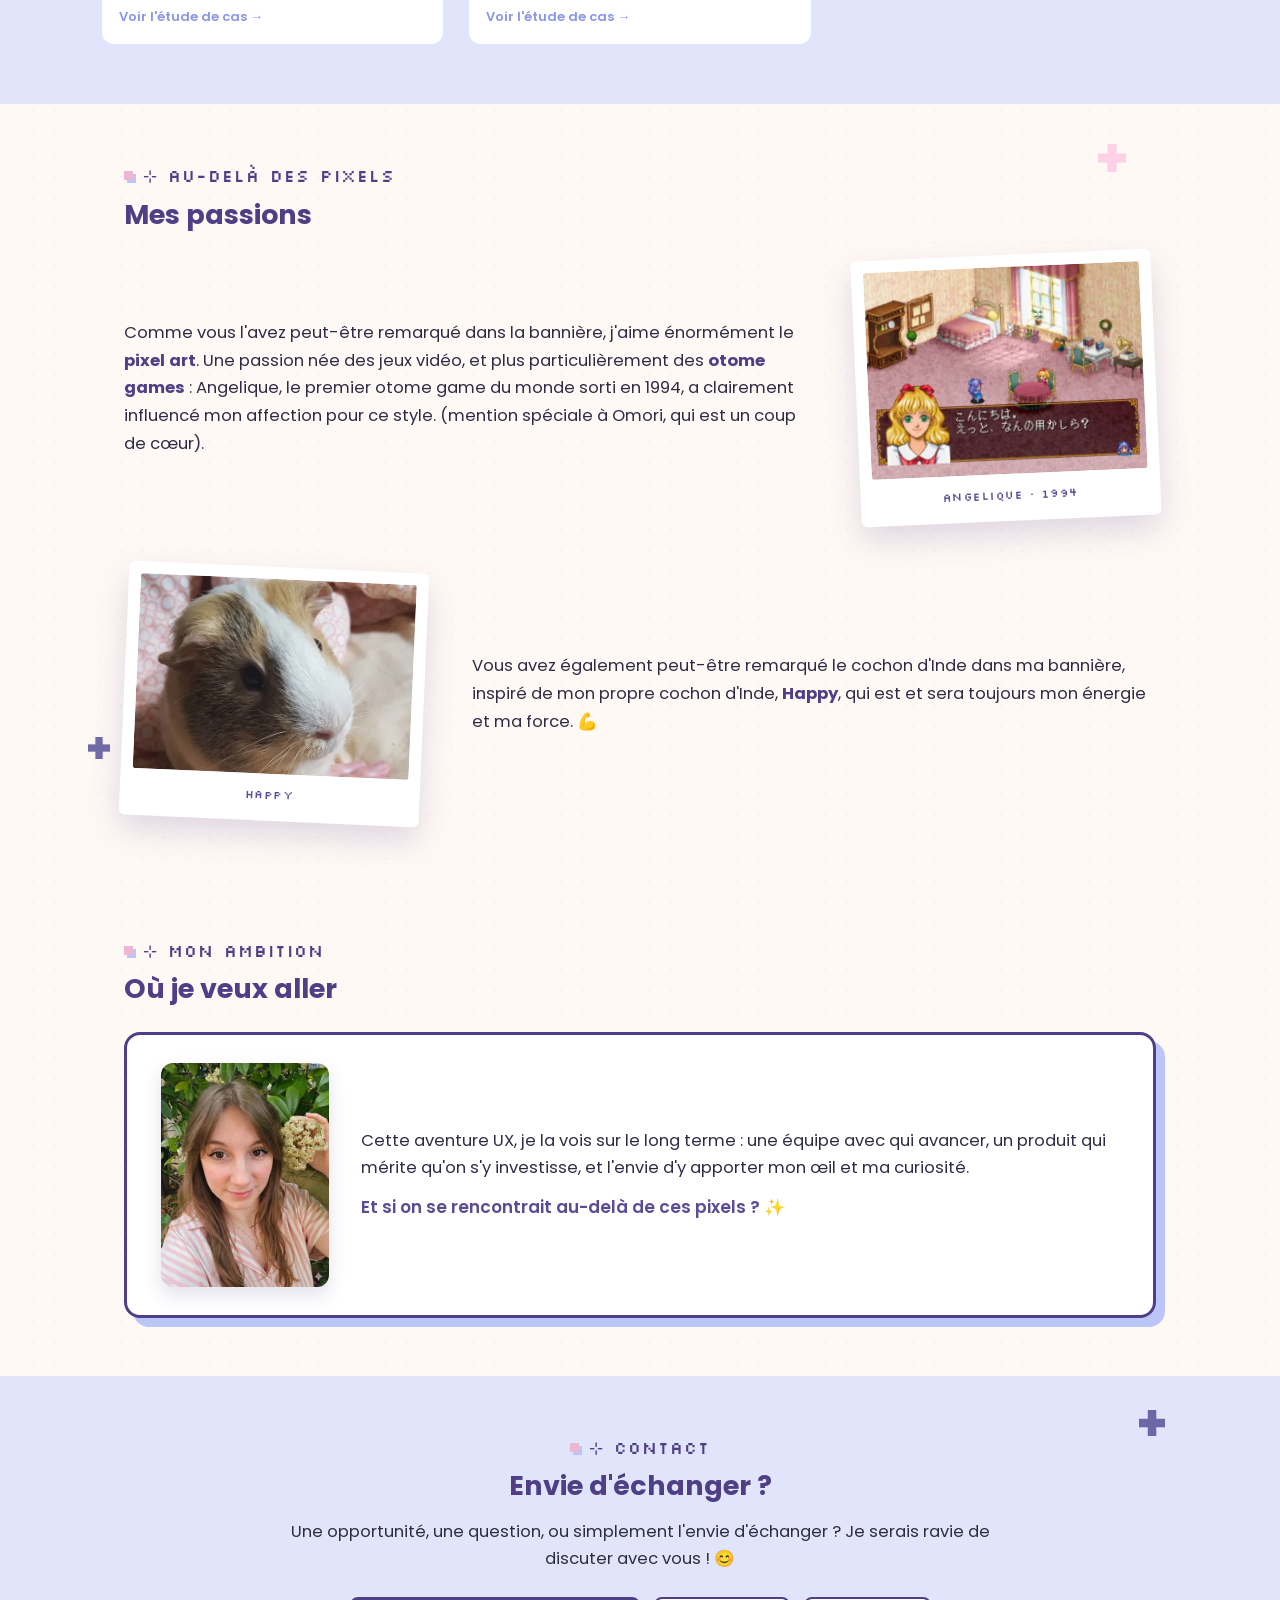
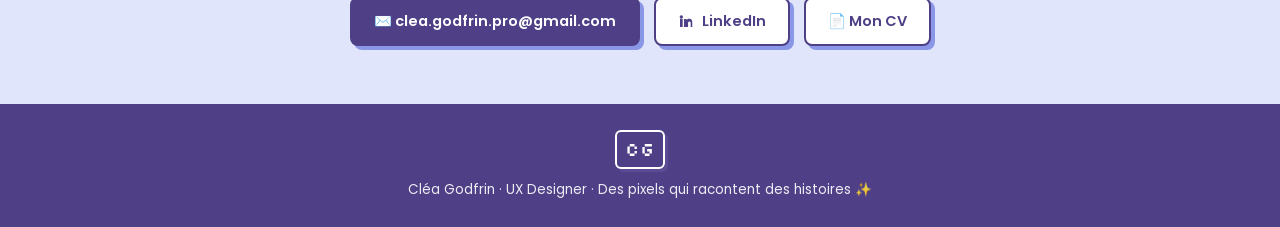
==== commit dde89fb3: "Ajoute l'étude de cas PAP'S Auto La dernière carte de l'accueil menait vers un lien externe : elle p" ====
--- a/index.html
+++ b/index.html
@@ -207,10 +207,10 @@
             </div>
           </a>
 
-          <a class="card" data-reveal href="https://bit.ly/clea-godfrin" target="_blank" rel="noopener">
-            <div class="card-cover"><img src="assets/img-10.webp" alt="Couverture PAP'S Auto : maquettes du site de location de véhicules sur fond violet."></div>
-            <div class="card-body">
-              <div class="tags"><span class="tag">UX/UI</span></div>
+          <a class="card" data-reveal href="paps-auto.html">
+            <div class="card-cover"><img src="assets/PAPS.webp" alt="Couverture PAP'S Auto : maquettes du site de location de véhicules sur fond violet."></div>
+            <div class="card-body">
+              <div class="tags"><span class="tag">UX/UI</span><span class="tag rose">Refonte</span></div>
               <h3>PAP'S Auto · Refonte</h3>
               <p>Refonte complète d'un site de location de véhicules entre particuliers et agences.</p>
               <span class="more">Voir l'étude de cas →</span>
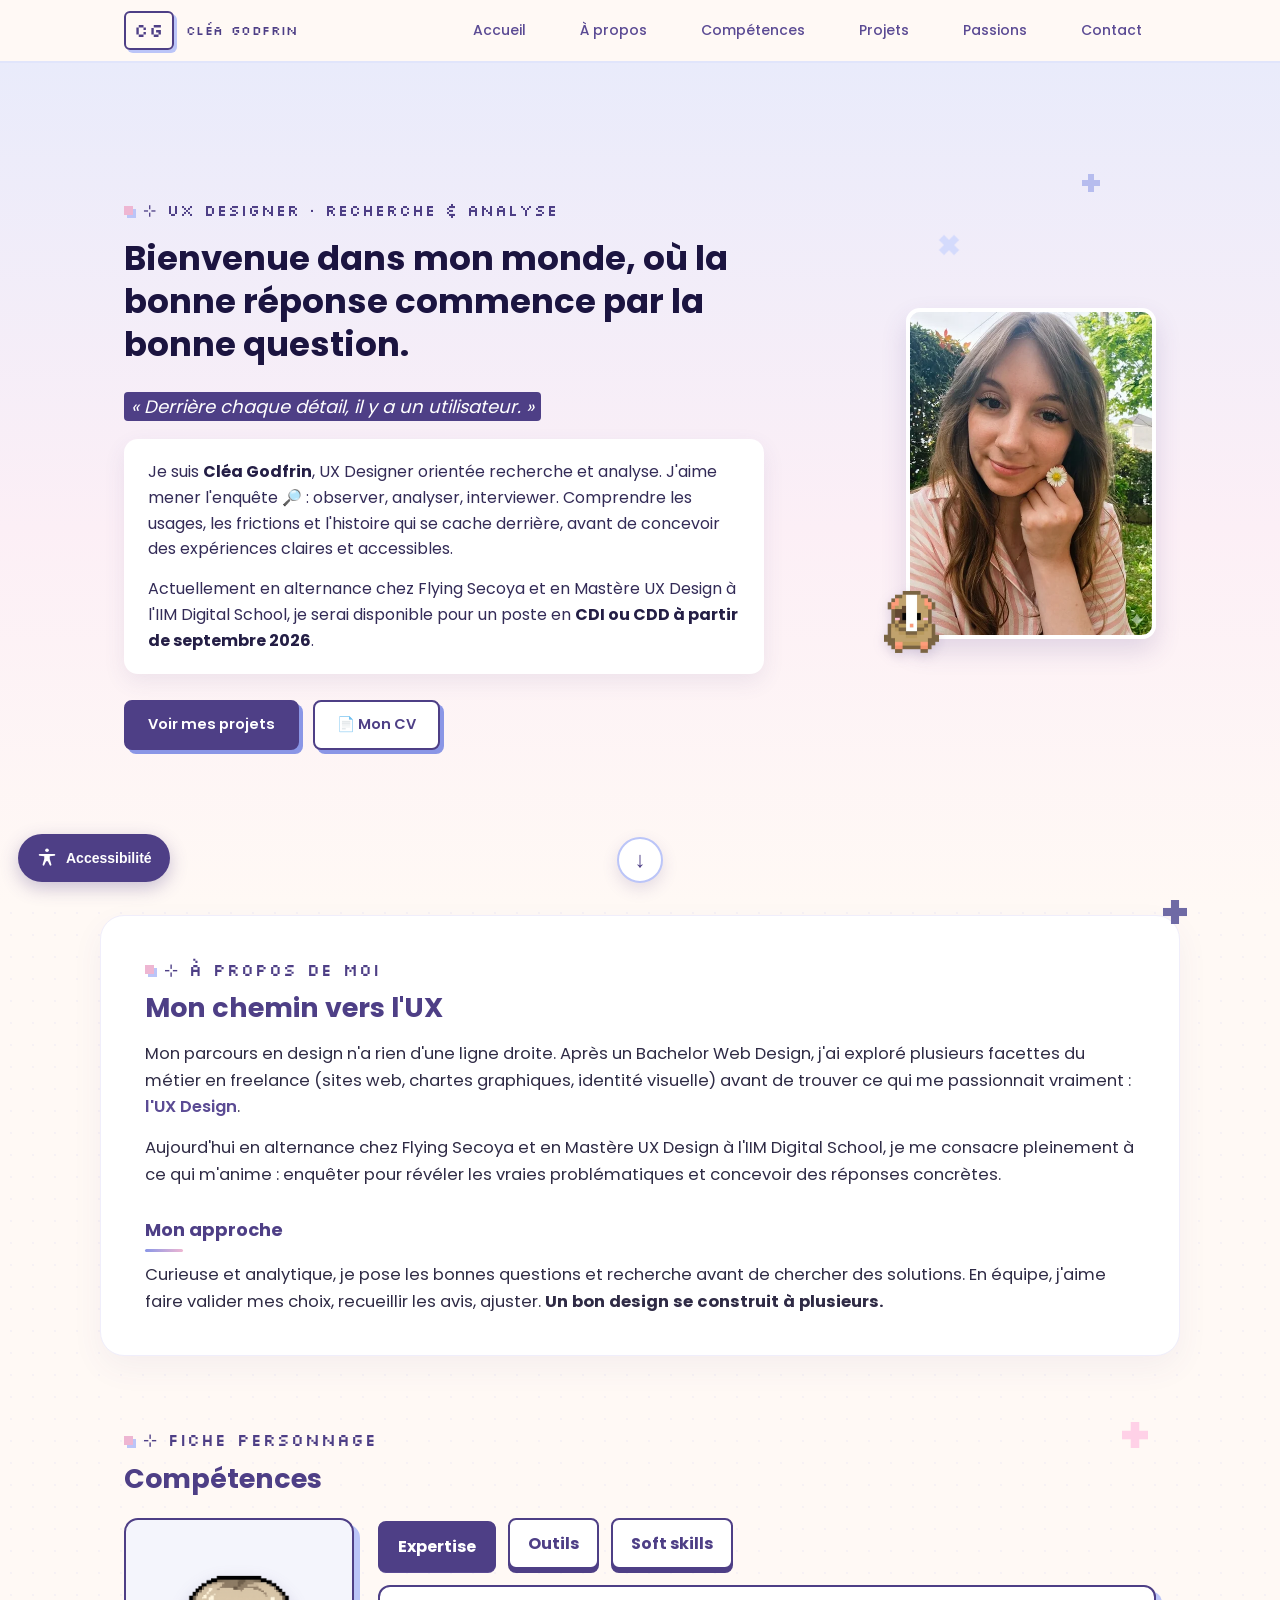
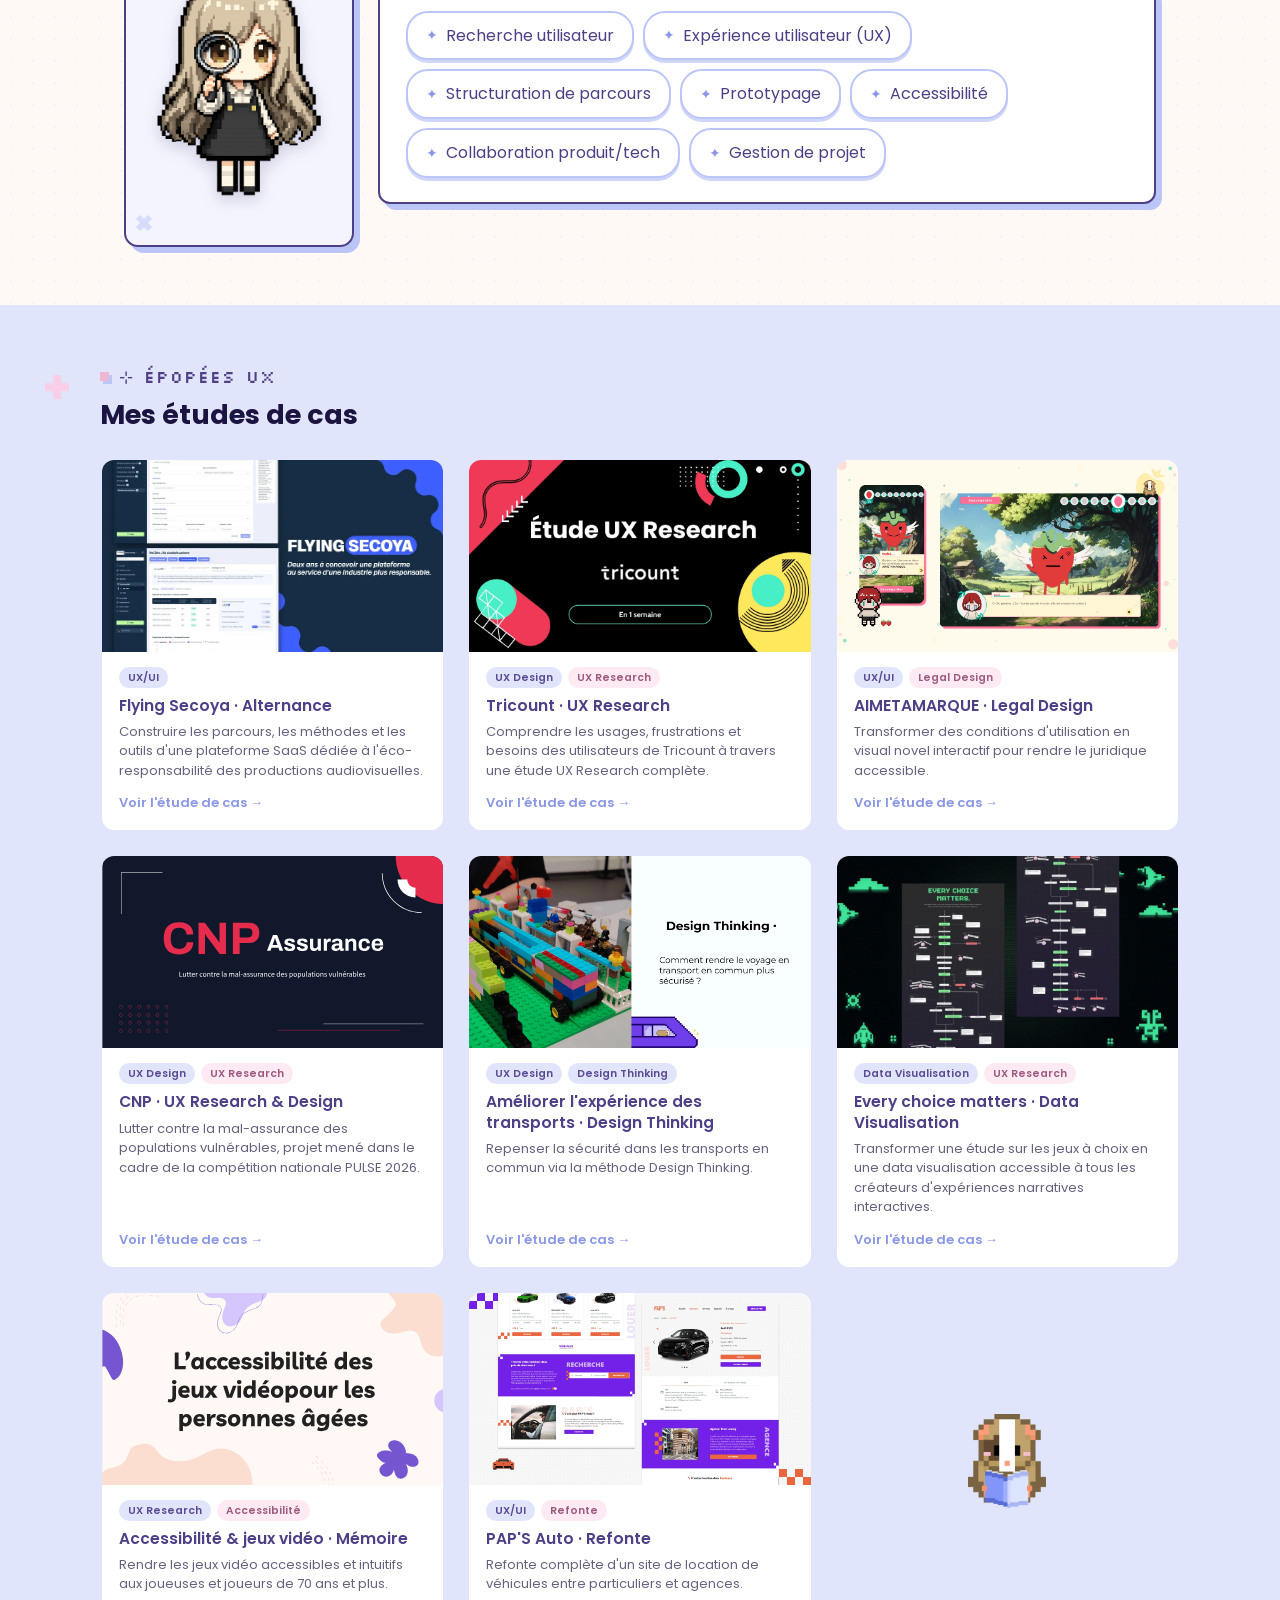
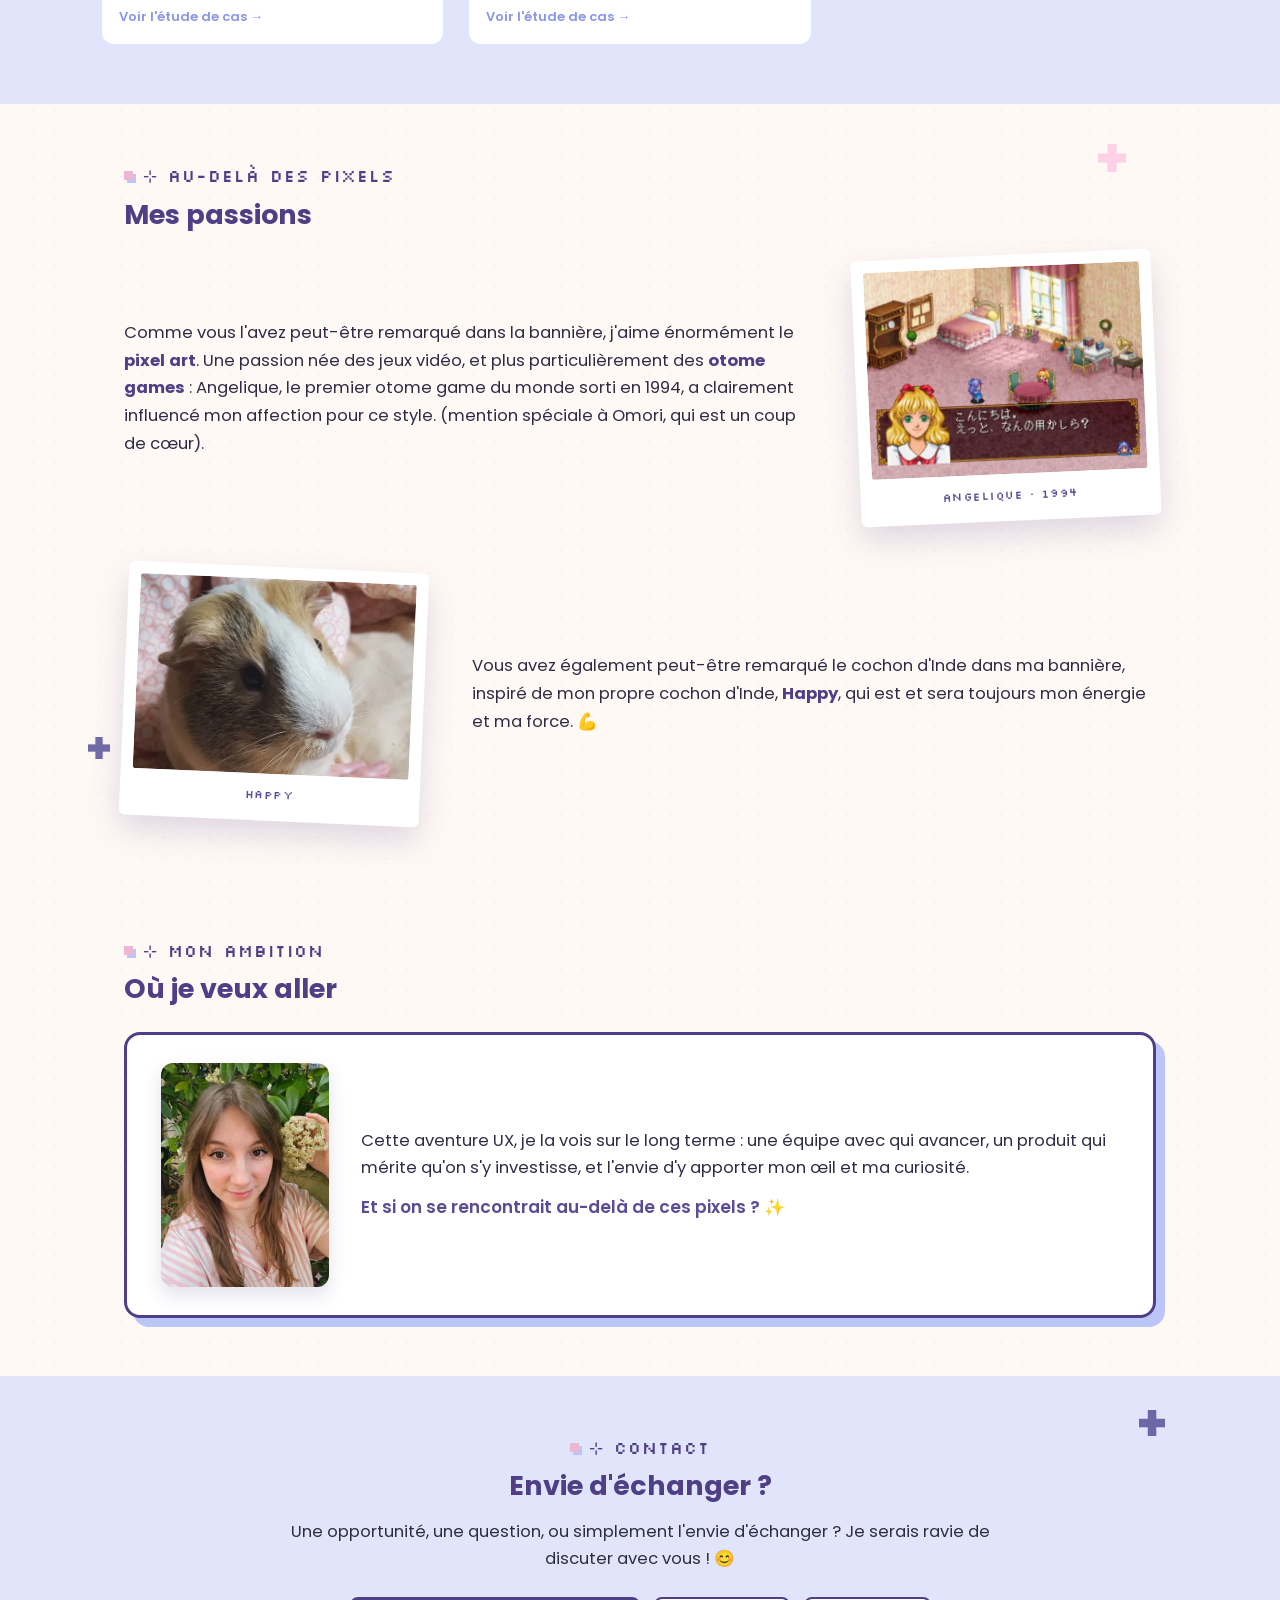
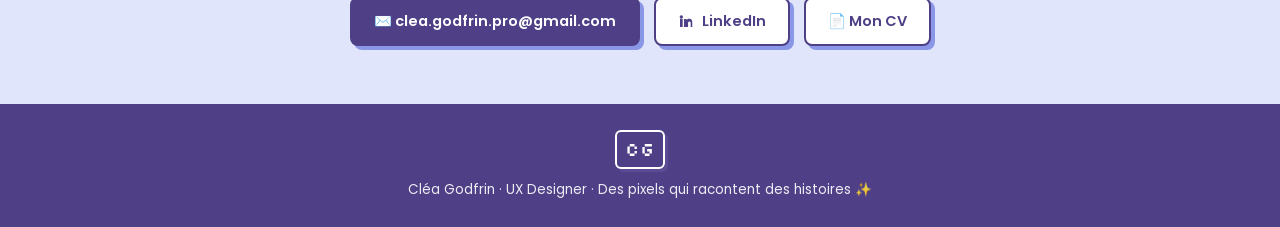
==== commit ff544ad0: "Remplace Mobilités Douces par l'étude de cas du mémoire Co-Authored-By: Claude Opus 5 (1M context) <" ====
--- a/index.html
+++ b/index.html
@@ -59,7 +59,7 @@
           </div>
           <div class="cta-row">
             <a href="#epopees" class="btn primary">Voir mes projets</a>
-            <a href="https://bit.ly/clea-godfrin" target="_blank" rel="noopener" class="btn ghost">📄 Mon CV</a>
+            <a href="assets/CV%20Clea%20Godfrin.pdf" target="_blank" rel="noopener" class="btn ghost">📄 Mon CV</a>
           </div>
         </div>
         <div class="hero-pp-wrap">
@@ -197,12 +197,12 @@
             </div>
           </a>
 
-          <a class="card" data-reveal href="mobilites-douces.html">
-            <div class="card-cover"><img src="assets/mobilite.svg" alt="Couverture « Mobilités douces et fluidité » : illustration d'un vélo avec un panier de tulipes."></div>
-            <div class="card-body">
-              <div class="tags"><span class="tag">UX Design</span><span class="tag violet">Design Systémique</span></div>
-              <h3>Mobilités Douces · Design Systémique</h3>
-              <p>Analyser le système de la mobilité douce pour identifier ses leviers et ses paradoxes.</p>
+          <a class="card" data-reveal href="memoire.html">
+            <div class="card-cover"><img src="assets/memoire.svg" alt="Couverture « L'accessibilité des jeux vidéo pour les personnes âgées » : titre sur un fond pastel lavande et rose."></div>
+            <div class="card-body">
+              <div class="tags"><span class="tag">UX Research</span><span class="tag rose">Accessibilité</span></div>
+              <h3>Accessibilité &amp; jeux vidéo · Mémoire</h3>
+              <p>Rendre les jeux vidéo accessibles et intuitifs aux joueuses et joueurs de 70 ans et plus.</p>
               <span class="more">Voir l'étude de cas →</span>
             </div>
           </a>
@@ -271,7 +271,7 @@
         <div class="contact-btns">
           <a href="mailto:clea.godfrin.pro@gmail.com" class="btn primary">✉️ clea.godfrin.pro@gmail.com</a>
           <a href="https://www.linkedin.com/in/cléa-godfrin/" target="_blank" rel="noopener" class="btn ghost" aria-label="Profil LinkedIn de Cléa Godfrin"><svg viewBox="0 0 24 24" width="16" height="16" fill="currentColor" aria-hidden="true"><path d="M4.98 3.5a2.5 2.5 0 1 1 0 5 2.5 2.5 0 0 1 0-5zM3 9h4v12H3zM9 9h3.8v1.7h.05c.53-1 1.83-2.05 3.77-2.05 4.03 0 4.78 2.65 4.78 6.1V21H19v-5.4c0-1.29-.02-2.95-1.8-2.95-1.8 0-2.08 1.4-2.08 2.85V21H9z"/></svg> LinkedIn</a>
-          <a href="https://bit.ly/clea-godfrin" target="_blank" rel="noopener" class="btn ghost">📄 Mon CV</a>
+          <a href="assets/CV%20Clea%20Godfrin.pdf" target="_blank" rel="noopener" class="btn ghost">📄 Mon CV</a>
         </div>
       </div>
     </section>
--- a/css/styles.css
+++ b/css/styles.css
@@ -92,9 +92,8 @@
   .skill-screen{background:#fff;border:2.5px solid var(--violet);border-radius:12px;box-shadow:6px 6px 0 var(--lav);padding:24px 26px;margin-top:16px;min-height:118px;}
   .skill-panel{display:flex;flex-wrap:wrap;gap:9px;}
   .skill-panel[hidden]{display:none;}
-  .gp-tag{display:inline-flex;align-items:center;gap:8px;font-size:16px;padding:10px 18px;border-radius:22px;background:#fff;border:2px solid var(--lav);color:var(--violet);font-weight:400;box-shadow:0 3px 0 rgba(187,197,248,.7);transition:transform .1s ease,box-shadow .1s ease;}
+  .gp-tag{display:inline-flex;align-items:center;gap:8px;font-size:16px;padding:10px 18px;border-radius:22px;background:#fff;border:2px solid var(--lav);color:var(--violet);font-weight:400;box-shadow:0 3px 0 rgba(187,197,248,.7);}
   .gp-tag::before{content:'✦';color:var(--lav-deep);font-size:14px;line-height:1;}
-  .gp-tag:hover{transform:translateY(-2px);box-shadow:0 5px 0 rgba(187,197,248,.7);}
 
   /* PROJETS */
   #epopees{max-width:none;background:var(--lav-soft);position:relative;}
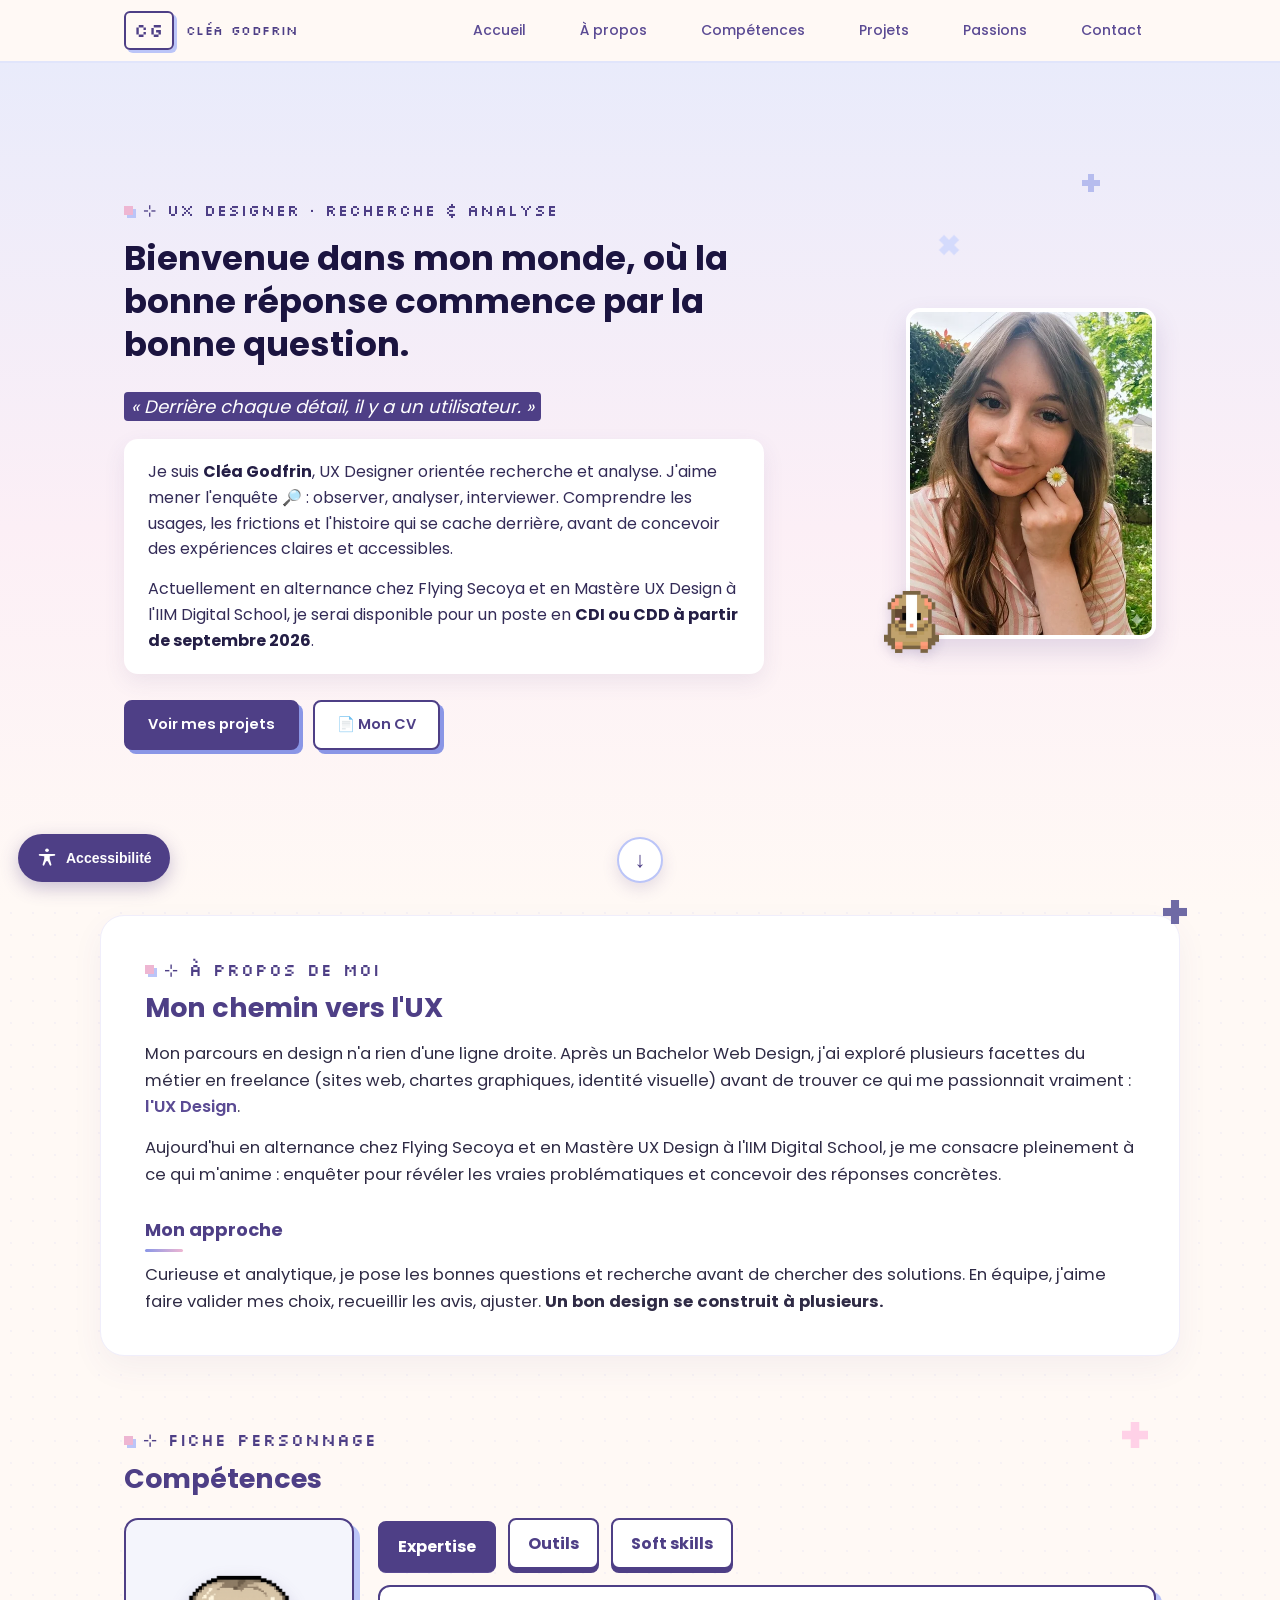
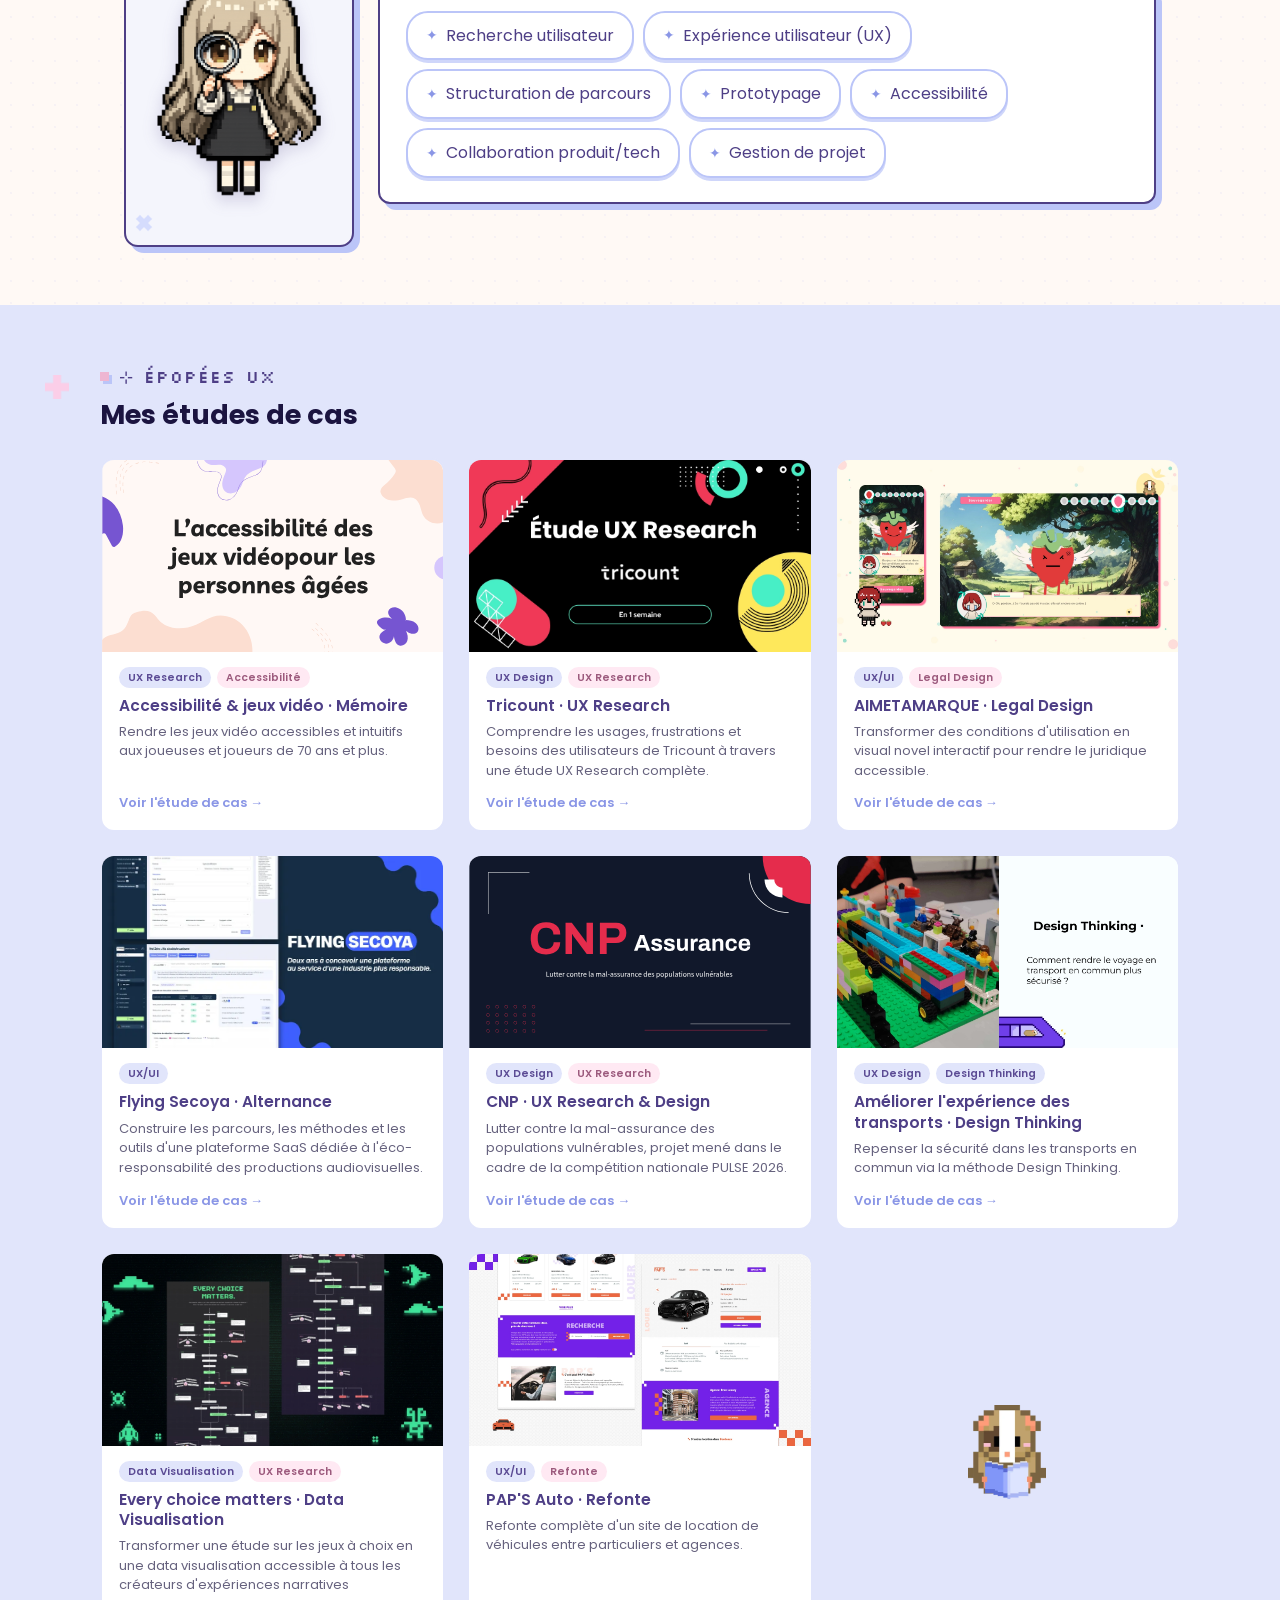
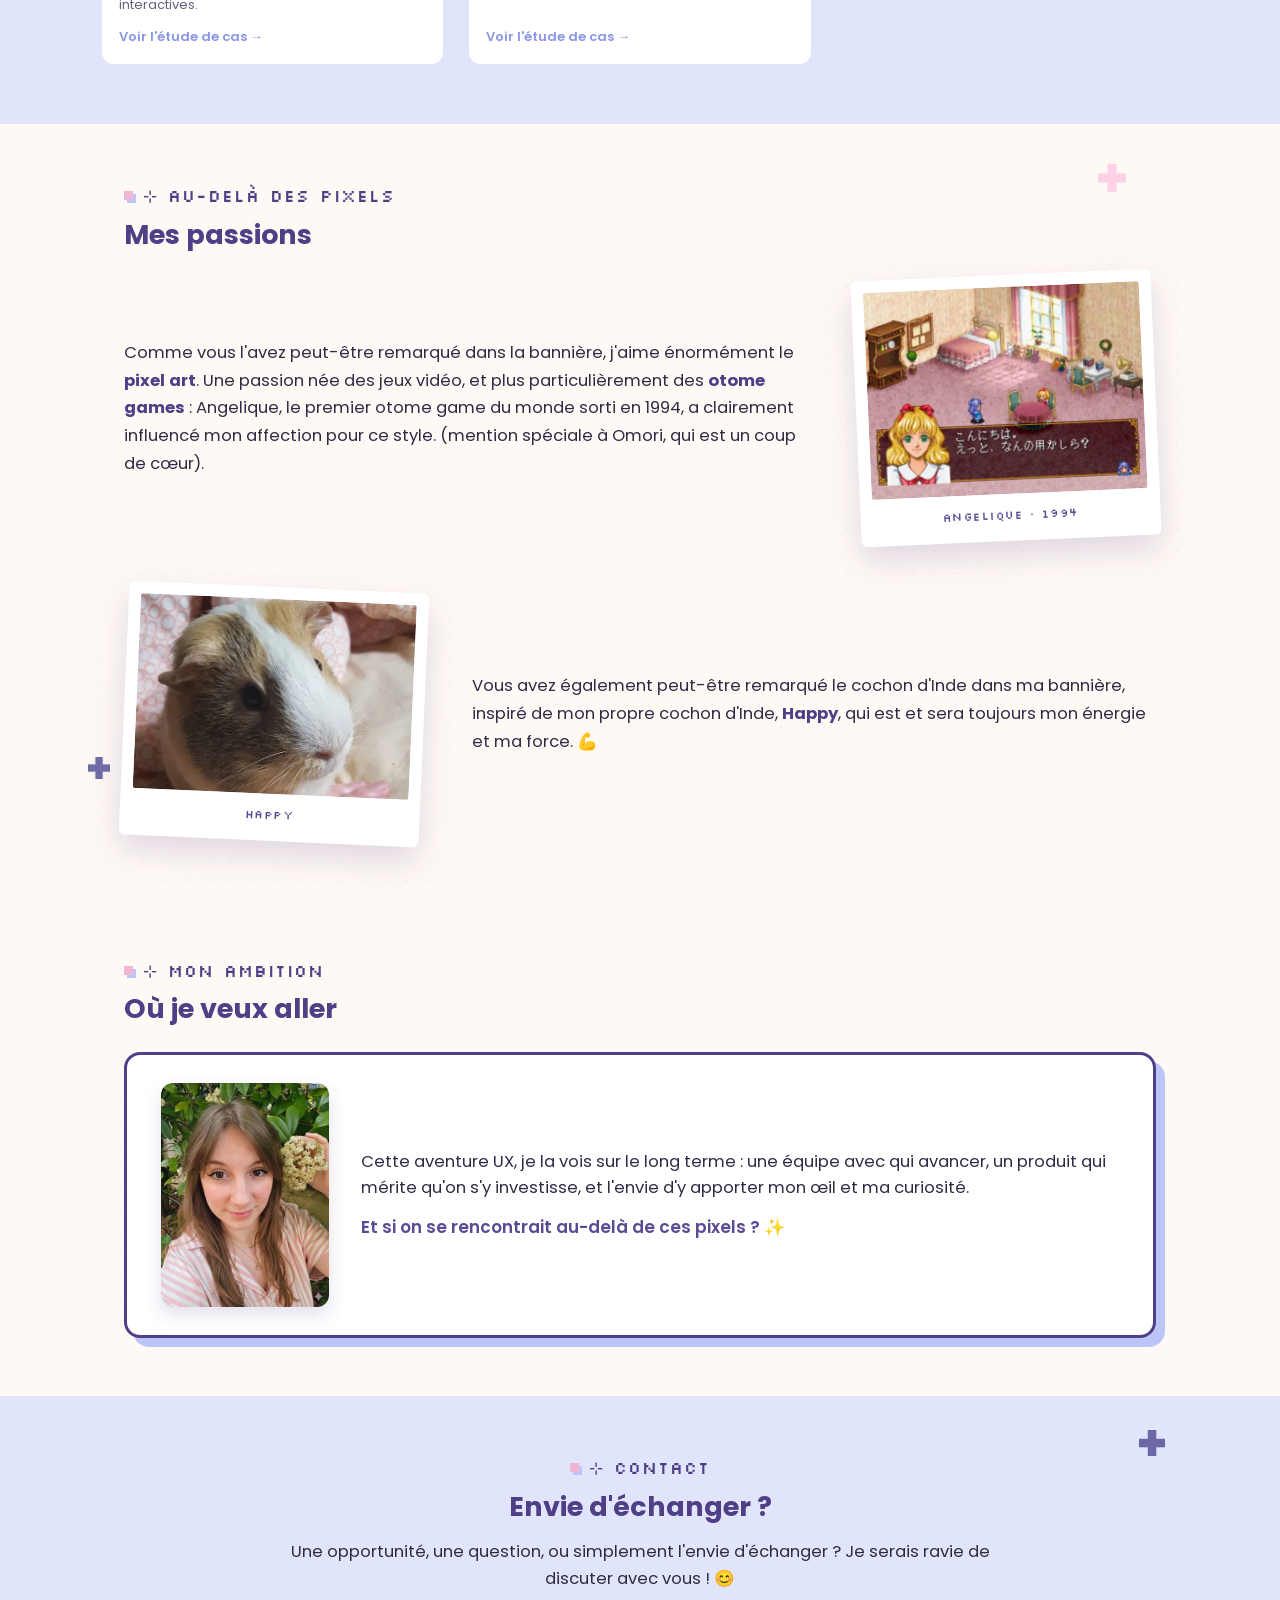
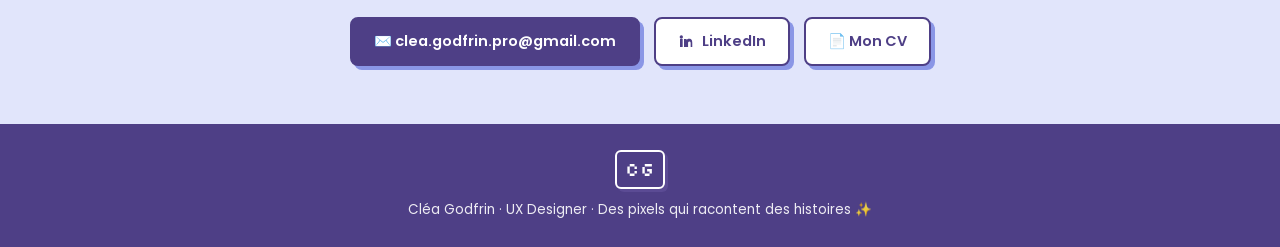
==== commit fc593ea6: "Réordonne la grille des projets et la navigation Met le mémoire en première position et Flying Secoy" ====
--- a/index.html
+++ b/index.html
@@ -137,6 +137,36 @@
         <h2 id="t-epopees">Mes études de cas</h2>
         <div class="grid">
 
+          <a class="card" data-reveal href="memoire.html">
+            <div class="card-cover"><img src="assets/memoire.svg" alt="Couverture « L'accessibilité des jeux vidéo pour les personnes âgées » : titre sur un fond pastel lavande et rose."></div>
+            <div class="card-body">
+              <div class="tags"><span class="tag">UX Research</span><span class="tag rose">Accessibilité</span></div>
+              <h3>Accessibilité &amp; jeux vidéo · Mémoire</h3>
+              <p>Rendre les jeux vidéo accessibles et intuitifs aux joueuses et joueurs de 70 ans et plus.</p>
+              <span class="more">Voir l'étude de cas →</span>
+            </div>
+          </a>
+
+          <a class="card" data-reveal href="tricount.html">
+            <div class="card-cover"><img src="assets/TRICOUNT IMAGE COUVERTURE.webp" alt="Couverture « Étude UX Research : Tricount » avec formes géométriques colorées."></div>
+            <div class="card-body">
+              <div class="tags"><span class="tag">UX Design</span><span class="tag rose">UX Research</span></div>
+              <h3>Tricount · UX Research</h3>
+              <p>Comprendre les usages, frustrations et besoins des utilisateurs de Tricount à travers une étude UX Research complète.</p>
+              <span class="more">Voir l'étude de cas →</span>
+            </div>
+          </a>
+
+          <a class="card" data-reveal href="aimetamarque.html">
+            <div class="card-cover"><img src="assets/AIMETAMARQUE.webp" alt="Couverture AIMETAMARQUE : visual novel avec un personnage fraise ailé dans un décor de forêt."></div>
+            <div class="card-body">
+              <div class="tags"><span class="tag">UX/UI</span><span class="tag rose">Legal Design</span></div>
+              <h3>AIMETAMARQUE · Legal Design</h3>
+              <p>Transformer des conditions d'utilisation en visual novel interactif pour rendre le juridique accessible.</p>
+              <span class="more">Voir l'étude de cas →</span>
+            </div>
+          </a>
+
           <a class="card" data-reveal href="flying-secoya.html">
             <div class="card-cover"><img src="assets/img-03.webp" alt="Couverture du projet Flying Secoya : captures de la plateforme SaaS sur fond bleu nuit."></div>
             <div class="card-body">
@@ -147,26 +177,6 @@
             </div>
           </a>
 
-          <a class="card" data-reveal href="tricount.html">
-            <div class="card-cover"><img src="assets/TRICOUNT IMAGE COUVERTURE.webp" alt="Couverture « Étude UX Research : Tricount » avec formes géométriques colorées."></div>
-            <div class="card-body">
-              <div class="tags"><span class="tag">UX Design</span><span class="tag rose">UX Research</span></div>
-              <h3>Tricount · UX Research</h3>
-              <p>Comprendre les usages, frustrations et besoins des utilisateurs de Tricount à travers une étude UX Research complète.</p>
-              <span class="more">Voir l'étude de cas →</span>
-            </div>
-          </a>
-
-          <a class="card" data-reveal href="aimetamarque.html">
-            <div class="card-cover"><img src="assets/AIMETAMARQUE.webp" alt="Couverture AIMETAMARQUE : visual novel avec un personnage fraise ailé dans un décor de forêt."></div>
-            <div class="card-body">
-              <div class="tags"><span class="tag">UX/UI</span><span class="tag rose">Legal Design</span></div>
-              <h3>AIMETAMARQUE · Legal Design</h3>
-              <p>Transformer des conditions d'utilisation en visual novel interactif pour rendre le juridique accessible.</p>
-              <span class="more">Voir l'étude de cas →</span>
-            </div>
-          </a>
-
           <a class="card" data-reveal href="cnp.html">
             <div class="card-cover"><img src="assets/CNP.svg" alt="Couverture « CNP Assurance » sur fond bleu nuit : lutter contre la mal-assurance des populations vulnérables."></div>
             <div class="card-body">
@@ -193,16 +203,6 @@
               <div class="tags"><span class="tag">Data Visualisation</span><span class="tag rose">UX Research</span></div>
               <h3>Every choice matters · Data Visualisation</h3>
               <p>Transformer une étude sur les jeux à choix en une data visualisation accessible à tous les créateurs d'expériences narratives interactives.</p>
-              <span class="more">Voir l'étude de cas →</span>
-            </div>
-          </a>
-
-          <a class="card" data-reveal href="memoire.html">
-            <div class="card-cover"><img src="assets/memoire.svg" alt="Couverture « L'accessibilité des jeux vidéo pour les personnes âgées » : titre sur un fond pastel lavande et rose."></div>
-            <div class="card-body">
-              <div class="tags"><span class="tag">UX Research</span><span class="tag rose">Accessibilité</span></div>
-              <h3>Accessibilité &amp; jeux vidéo · Mémoire</h3>
-              <p>Rendre les jeux vidéo accessibles et intuitifs aux joueuses et joueurs de 70 ans et plus.</p>
               <span class="more">Voir l'étude de cas →</span>
             </div>
           </a>
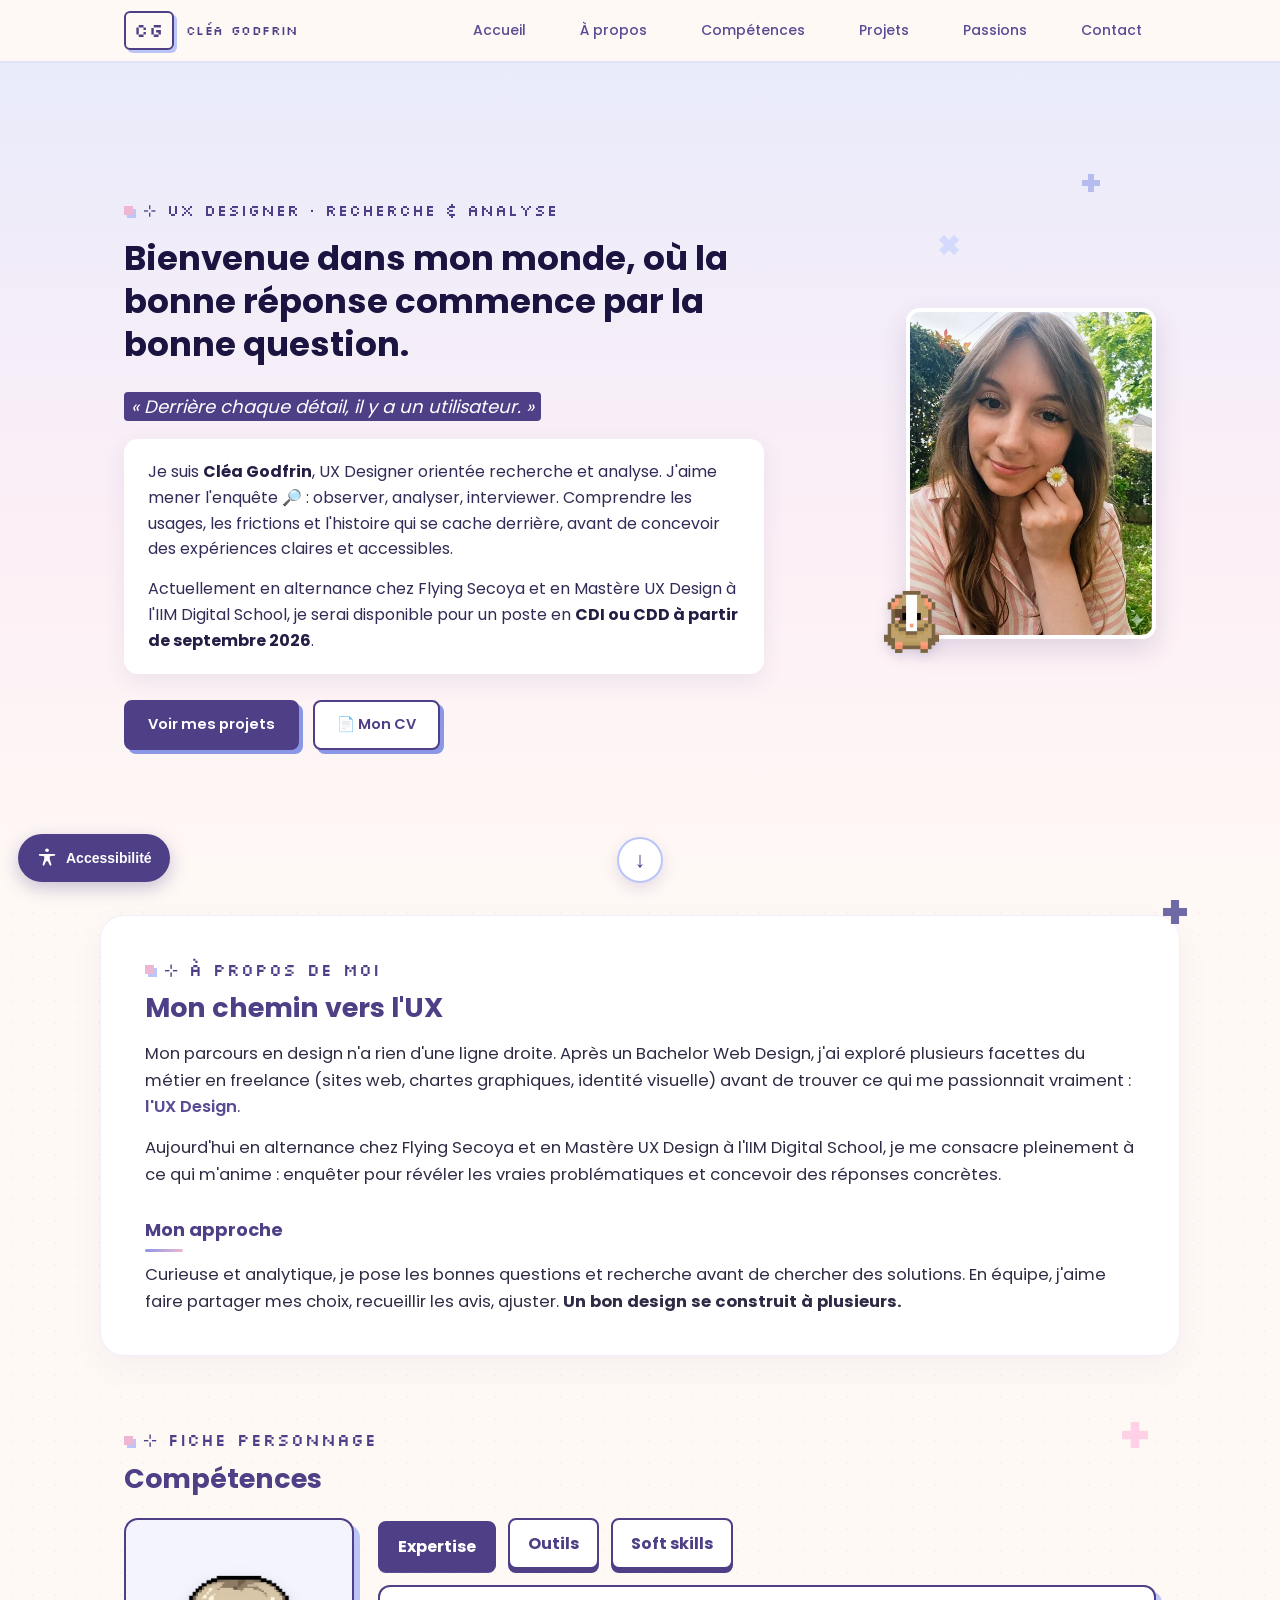
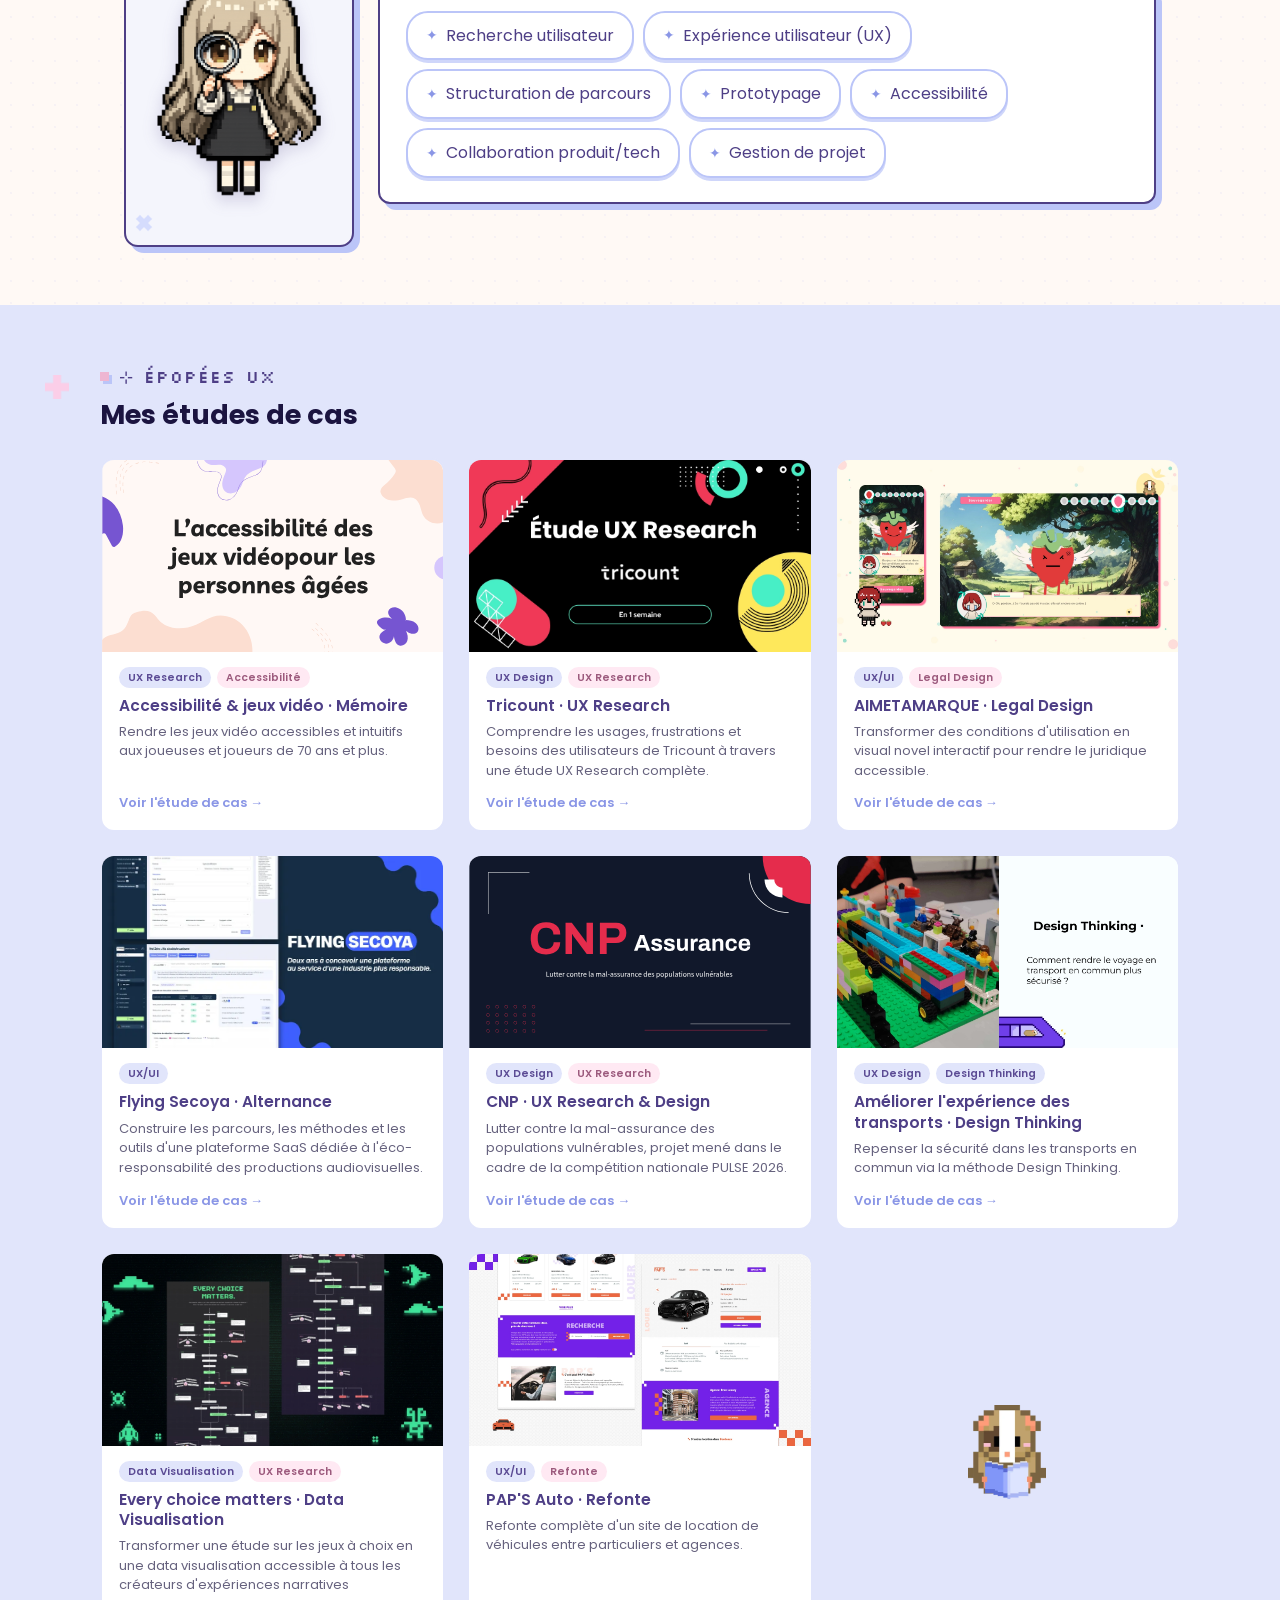
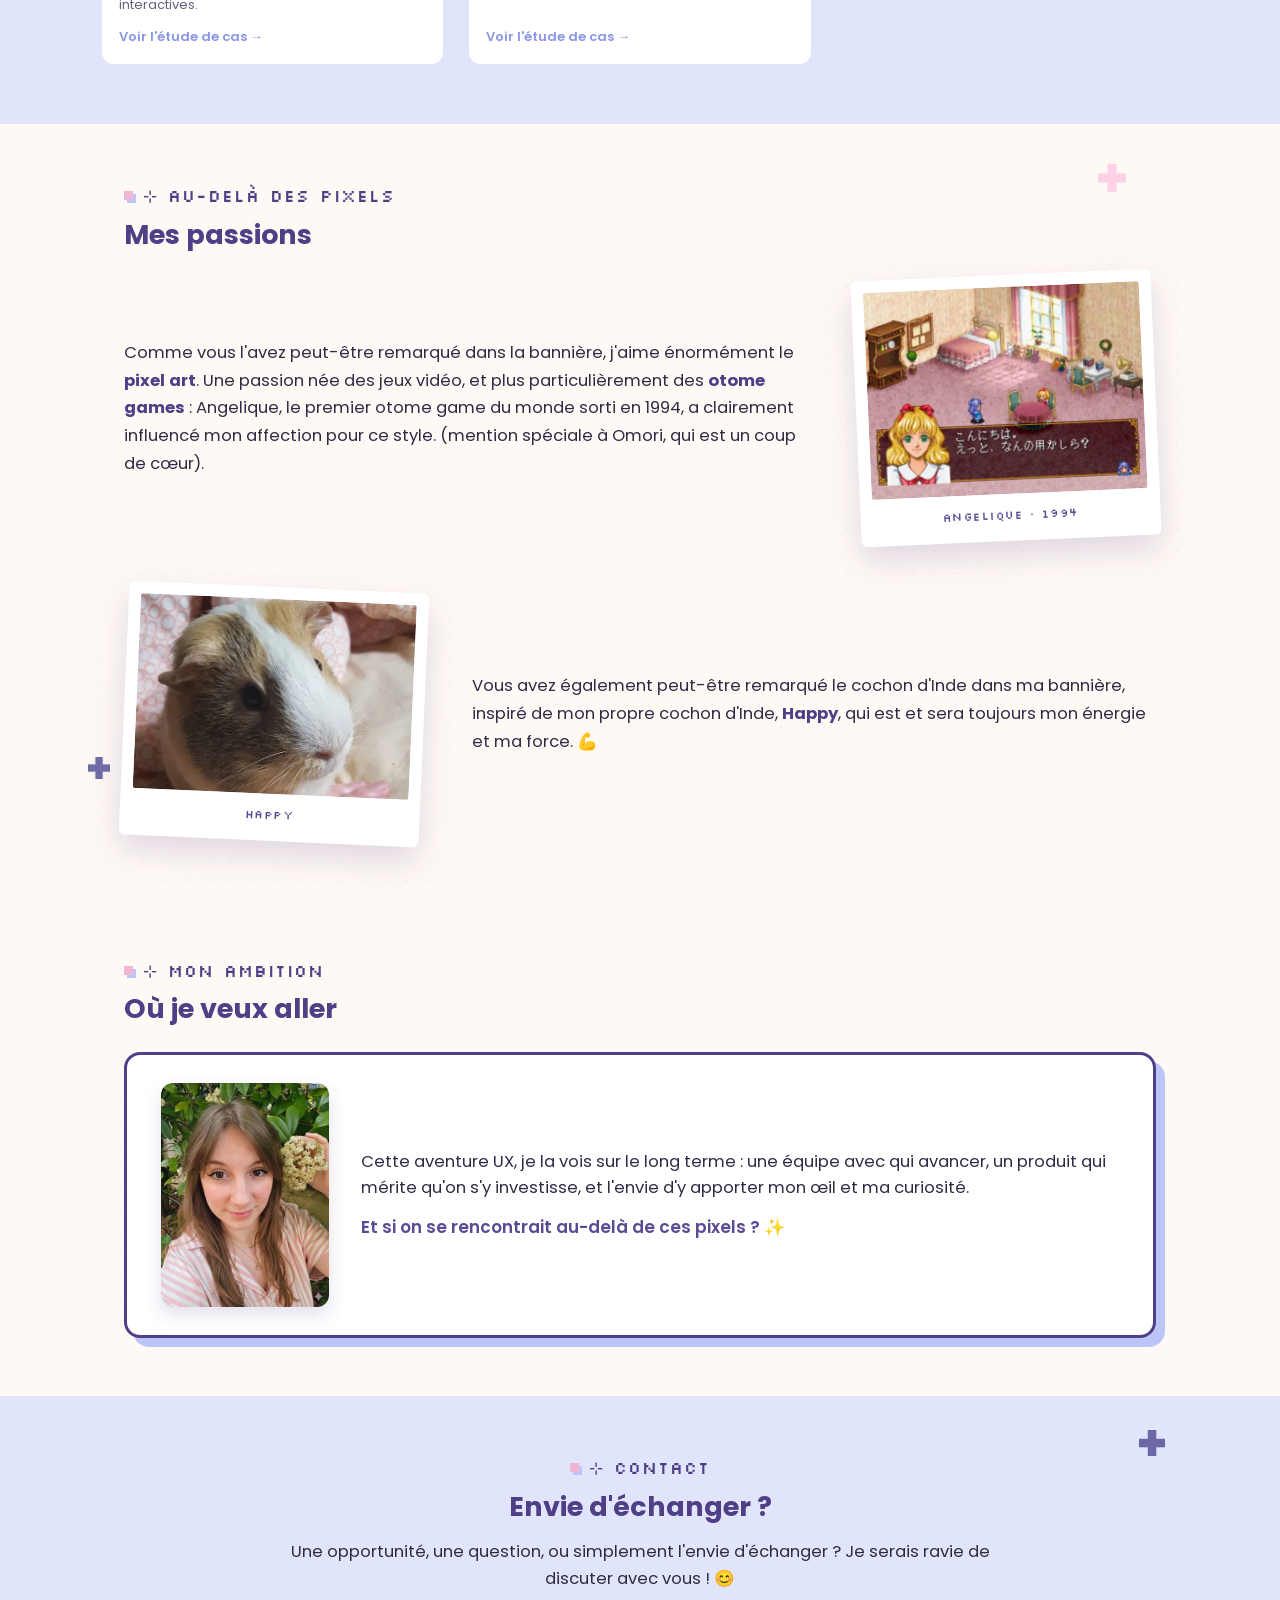
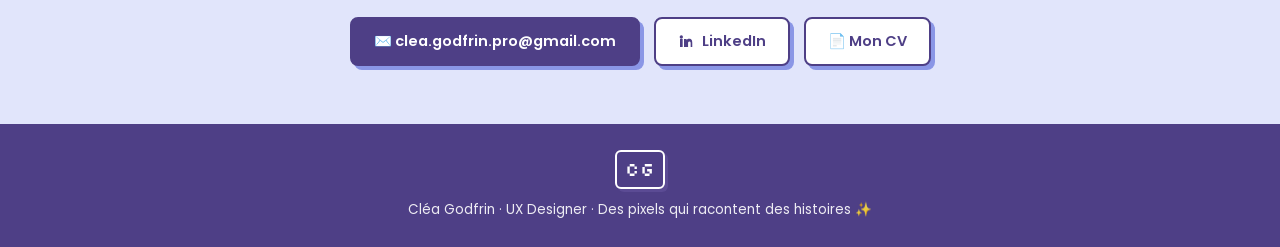
==== commit 181b6875: "Reformule une phrase de la section À propos Co-Authored-By: Claude Opus 5 (1M context) <noreply@anth" ====
--- a/index.html
+++ b/index.html
@@ -82,7 +82,7 @@
         <p class="lead">Mon parcours en design n'a rien d'une ligne droite. Après un Bachelor Web Design, j'ai exploré plusieurs facettes du métier en freelance (sites web, chartes graphiques, identité visuelle) avant de trouver ce qui me passionnait vraiment : <span class="hl">l'UX Design</span>.</p>
         <p class="lead">Aujourd'hui en alternance chez Flying Secoya et en Mastère UX Design à l'IIM Digital School, je me consacre pleinement à ce qui m'anime : enquêter pour révéler les vraies problématiques et concevoir des réponses concrètes.</p>
         <h3 class="approach-title">Mon approche</h3>
-        <p class="lead">Curieuse et analytique, je pose les bonnes questions et recherche avant de chercher des solutions. En équipe, j'aime faire valider mes choix, recueillir les avis, ajuster. <b>Un bon design se construit à plusieurs.</b></p>
+        <p class="lead">Curieuse et analytique, je pose les bonnes questions et recherche avant de chercher des solutions. En équipe, j'aime faire partager mes choix, recueillir les avis, ajuster. <b>Un bon design se construit à plusieurs.</b></p>
       </div>
     </section>
 
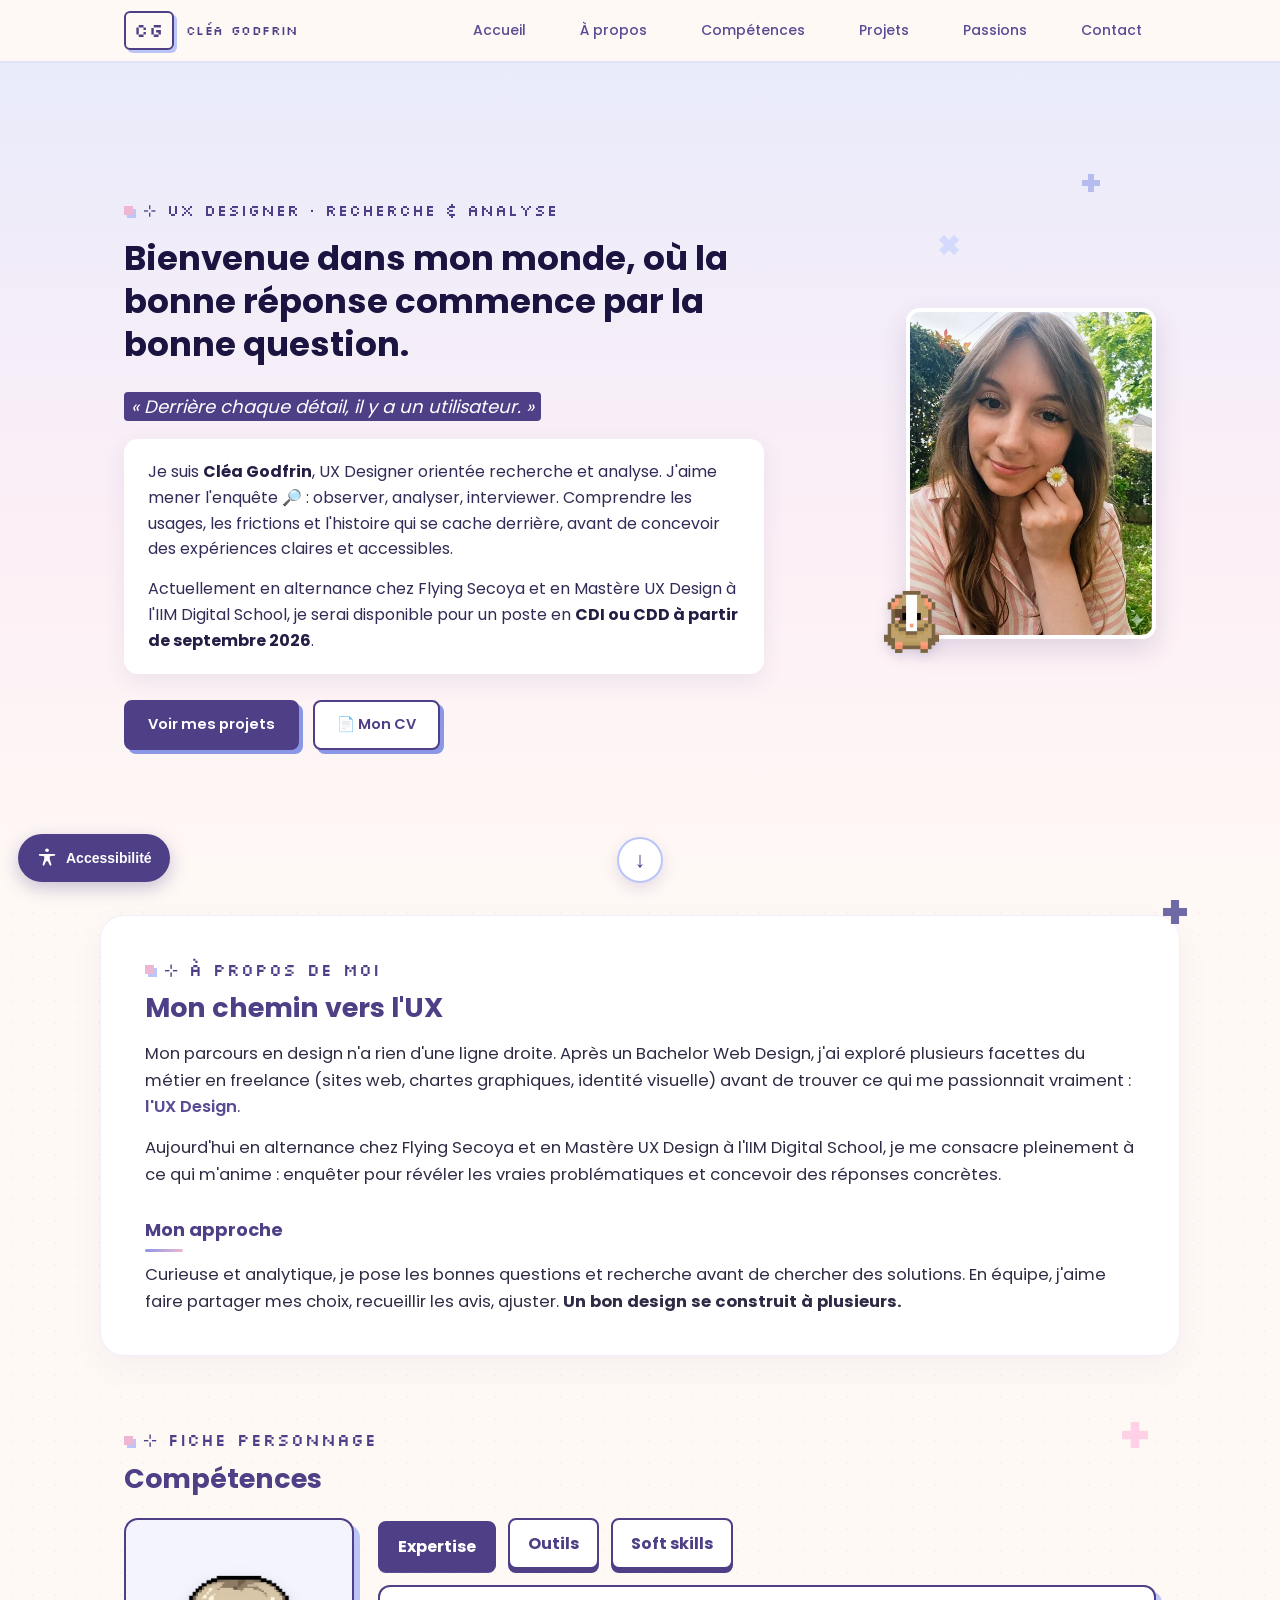
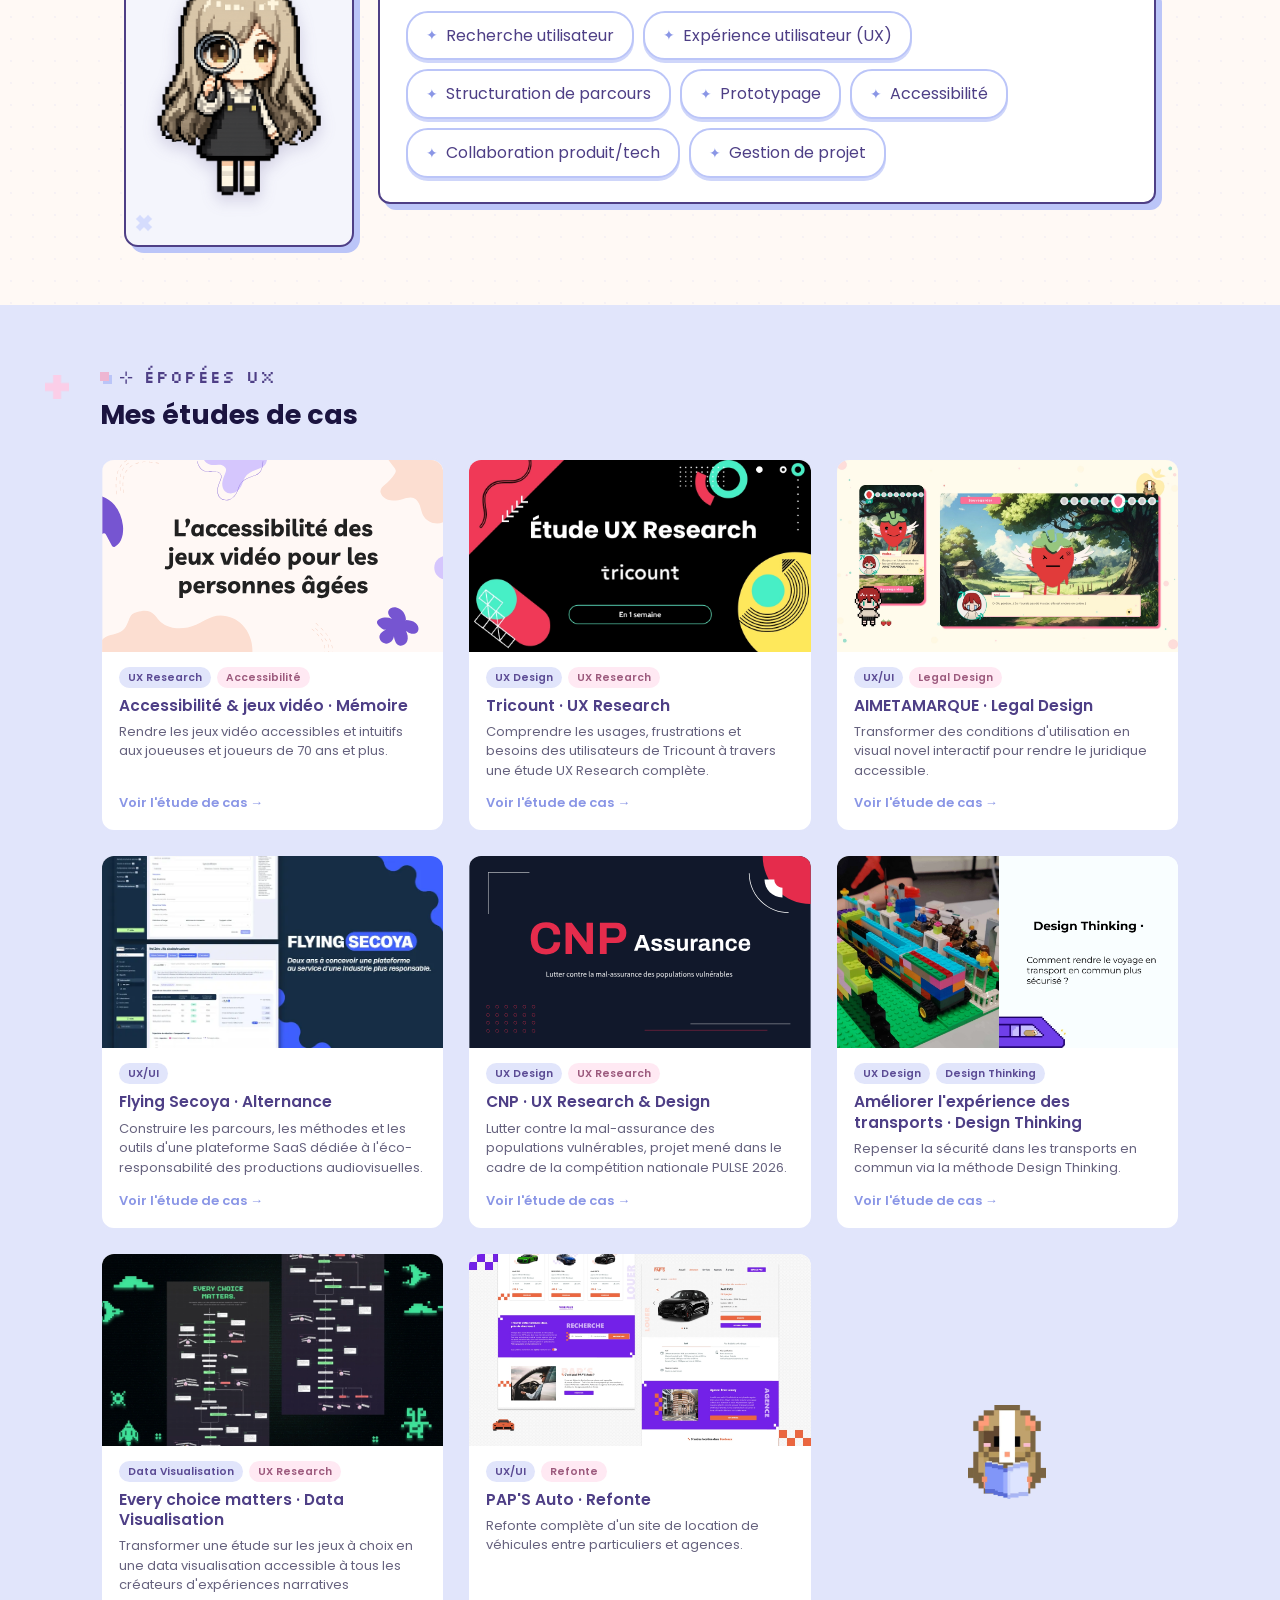
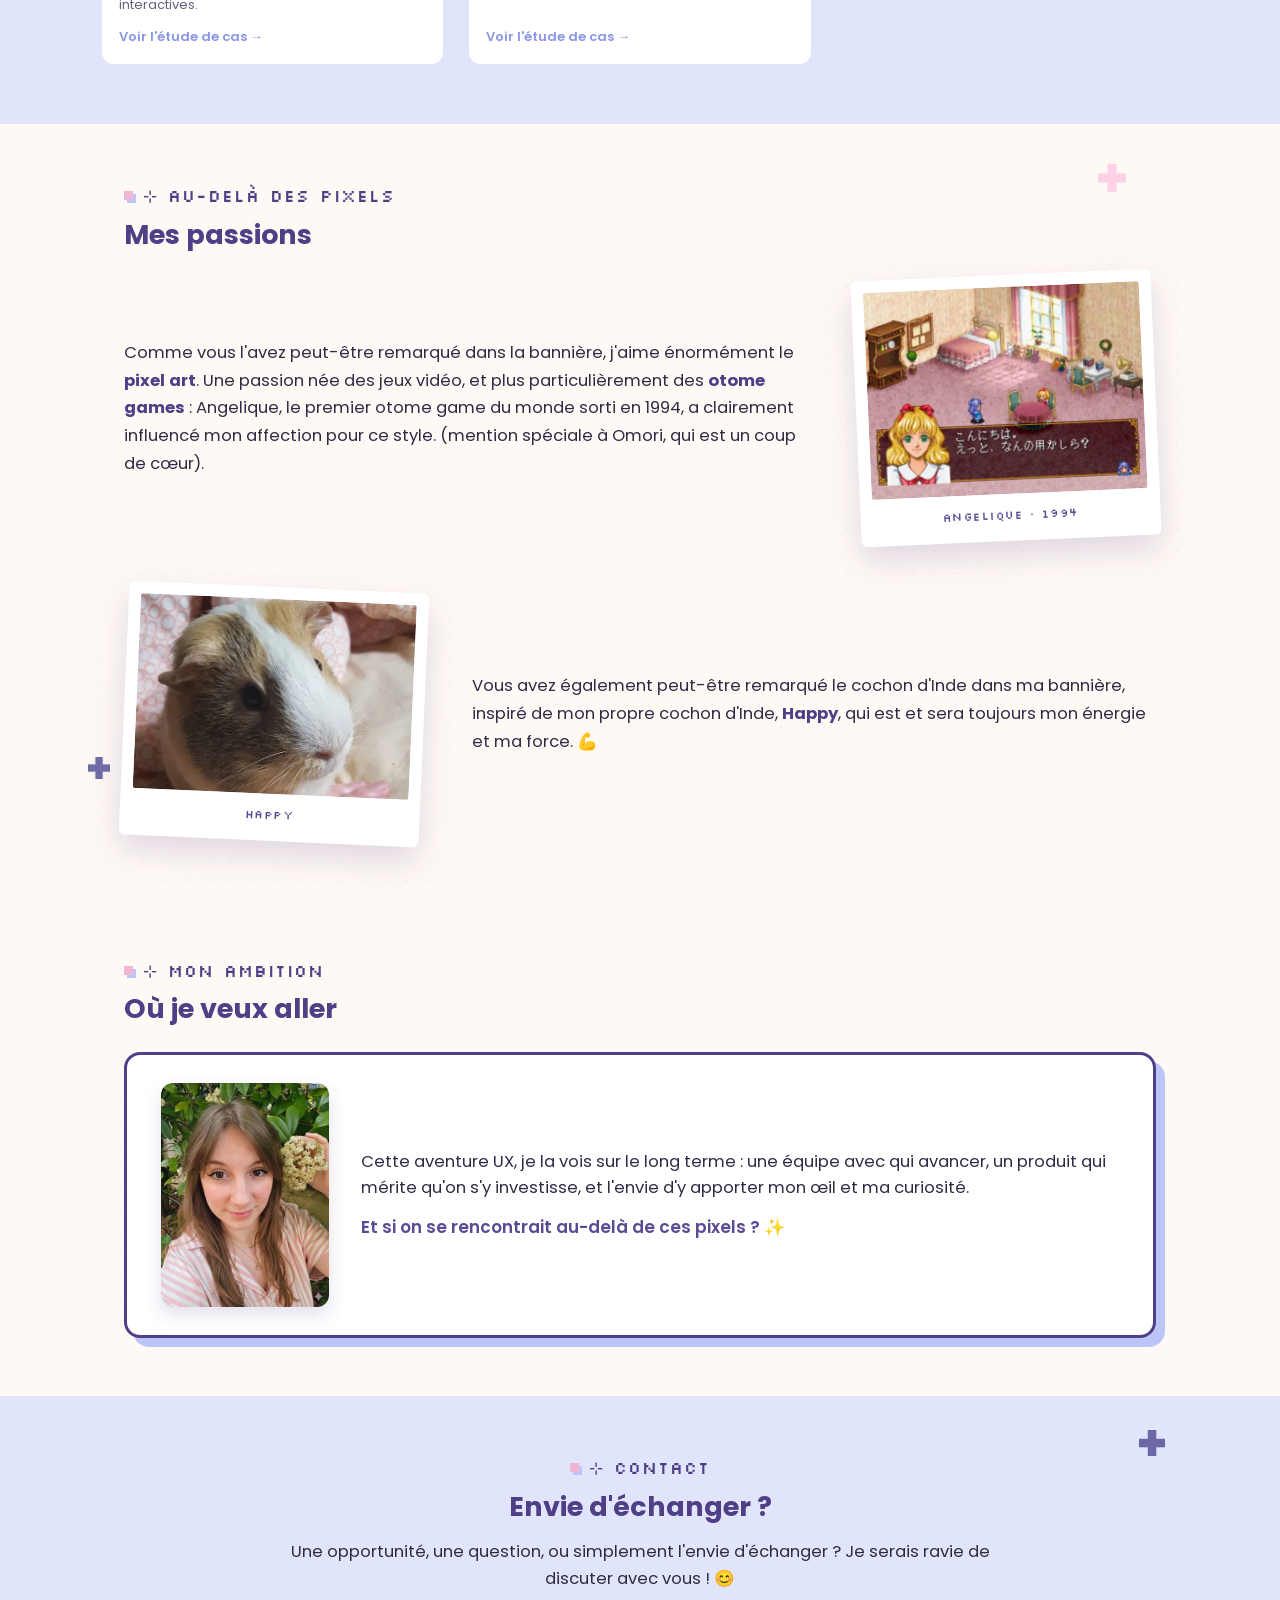
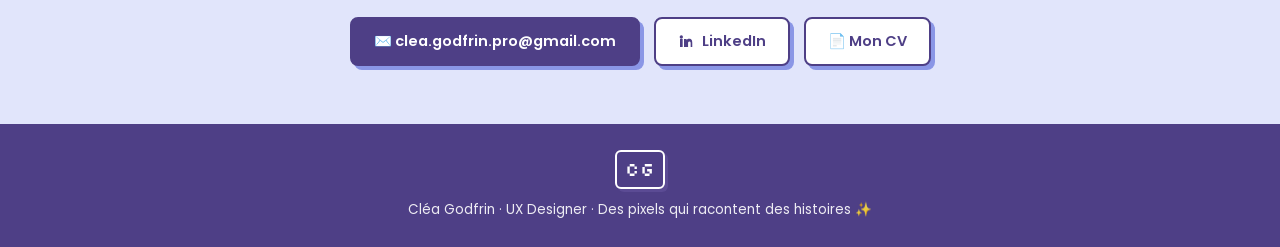
==== commit a180b93d: "Remplace la couverture du mémoire Co-Authored-By: Claude Opus 5 (1M context) <noreply@anthropic.com>" ====
--- a/index.html
+++ b/index.html
@@ -138,7 +138,7 @@
         <div class="grid">
 
           <a class="card" data-reveal href="memoire.html">
-            <div class="card-cover"><img src="assets/memoire.svg" alt="Couverture « L'accessibilité des jeux vidéo pour les personnes âgées » : titre sur un fond pastel lavande et rose."></div>
+            <div class="card-cover"><img src="assets/couverture%20m%C3%A9moire.svg" alt="Couverture « L'accessibilité des jeux vidéo pour les personnes âgées » : titre sur un fond pastel lavande et rose."></div>
             <div class="card-body">
               <div class="tags"><span class="tag">UX Research</span><span class="tag rose">Accessibilité</span></div>
               <h3>Accessibilité &amp; jeux vidéo · Mémoire</h3>
